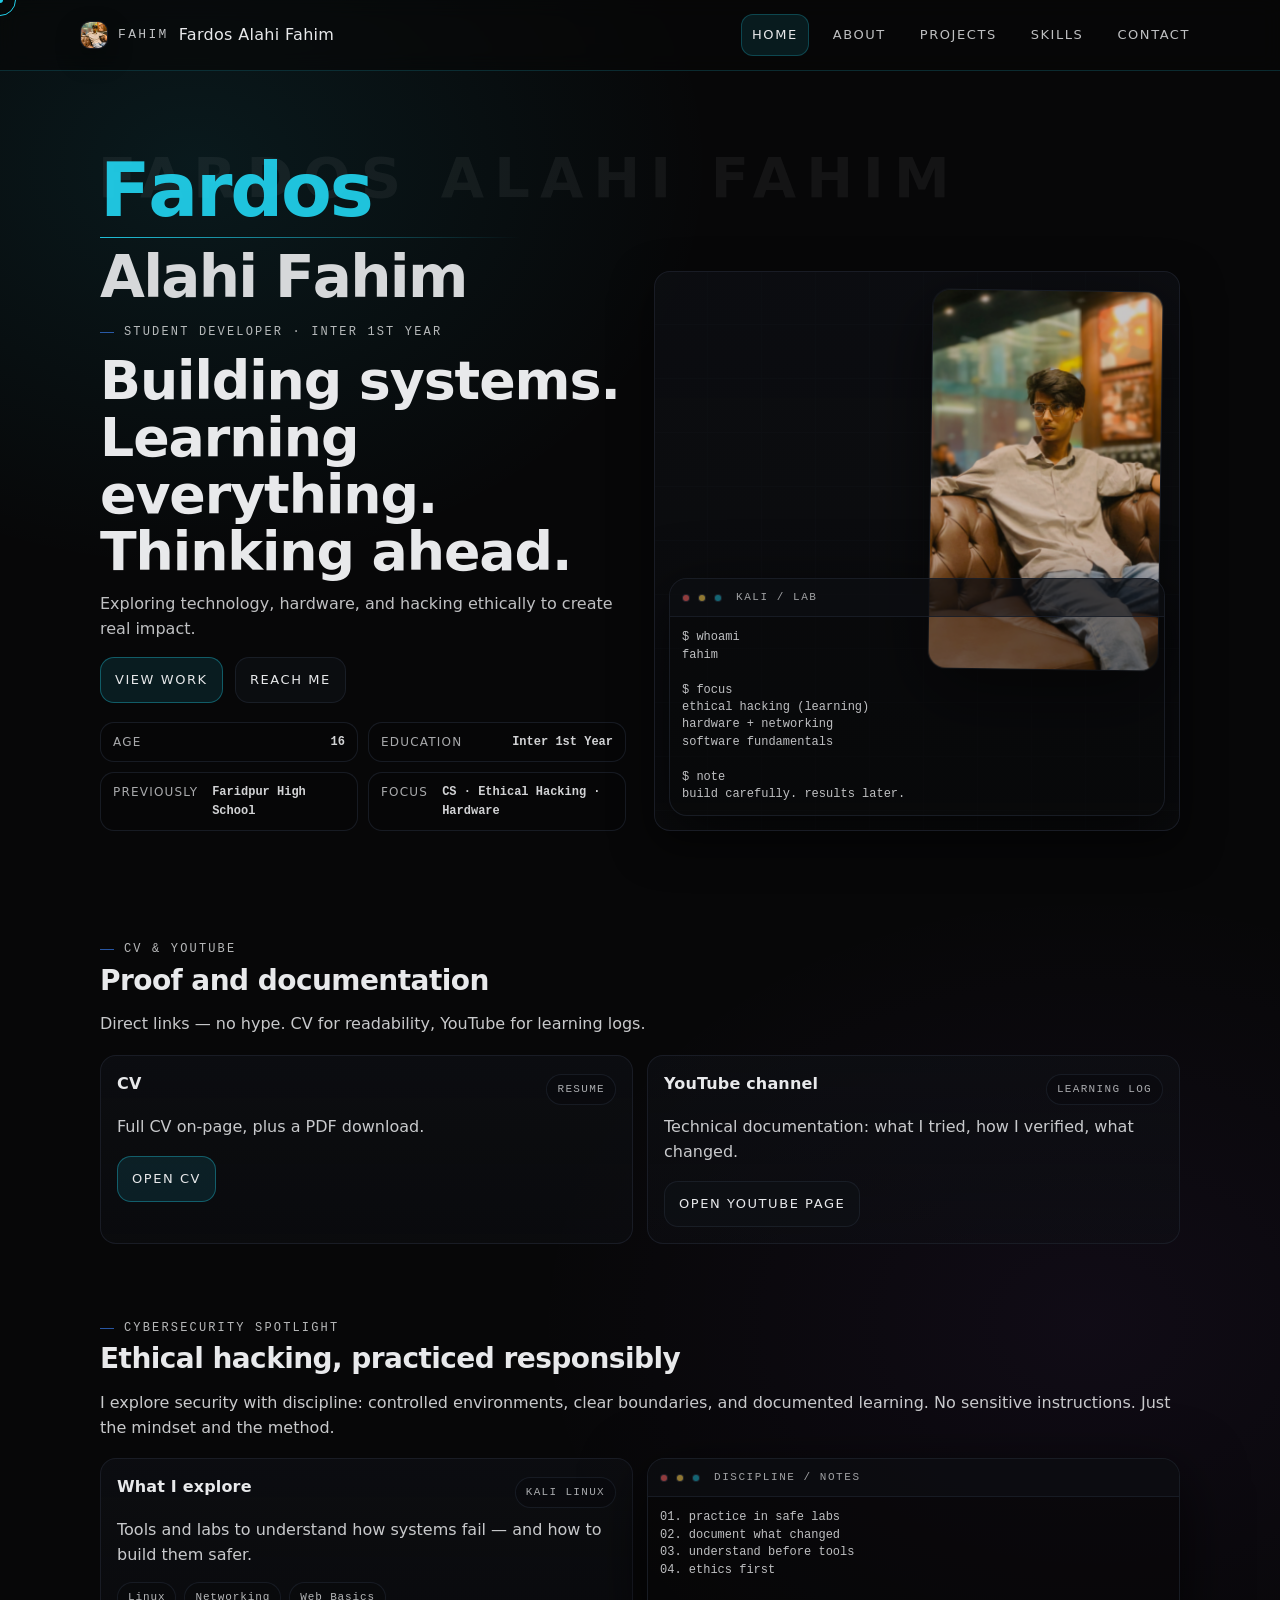
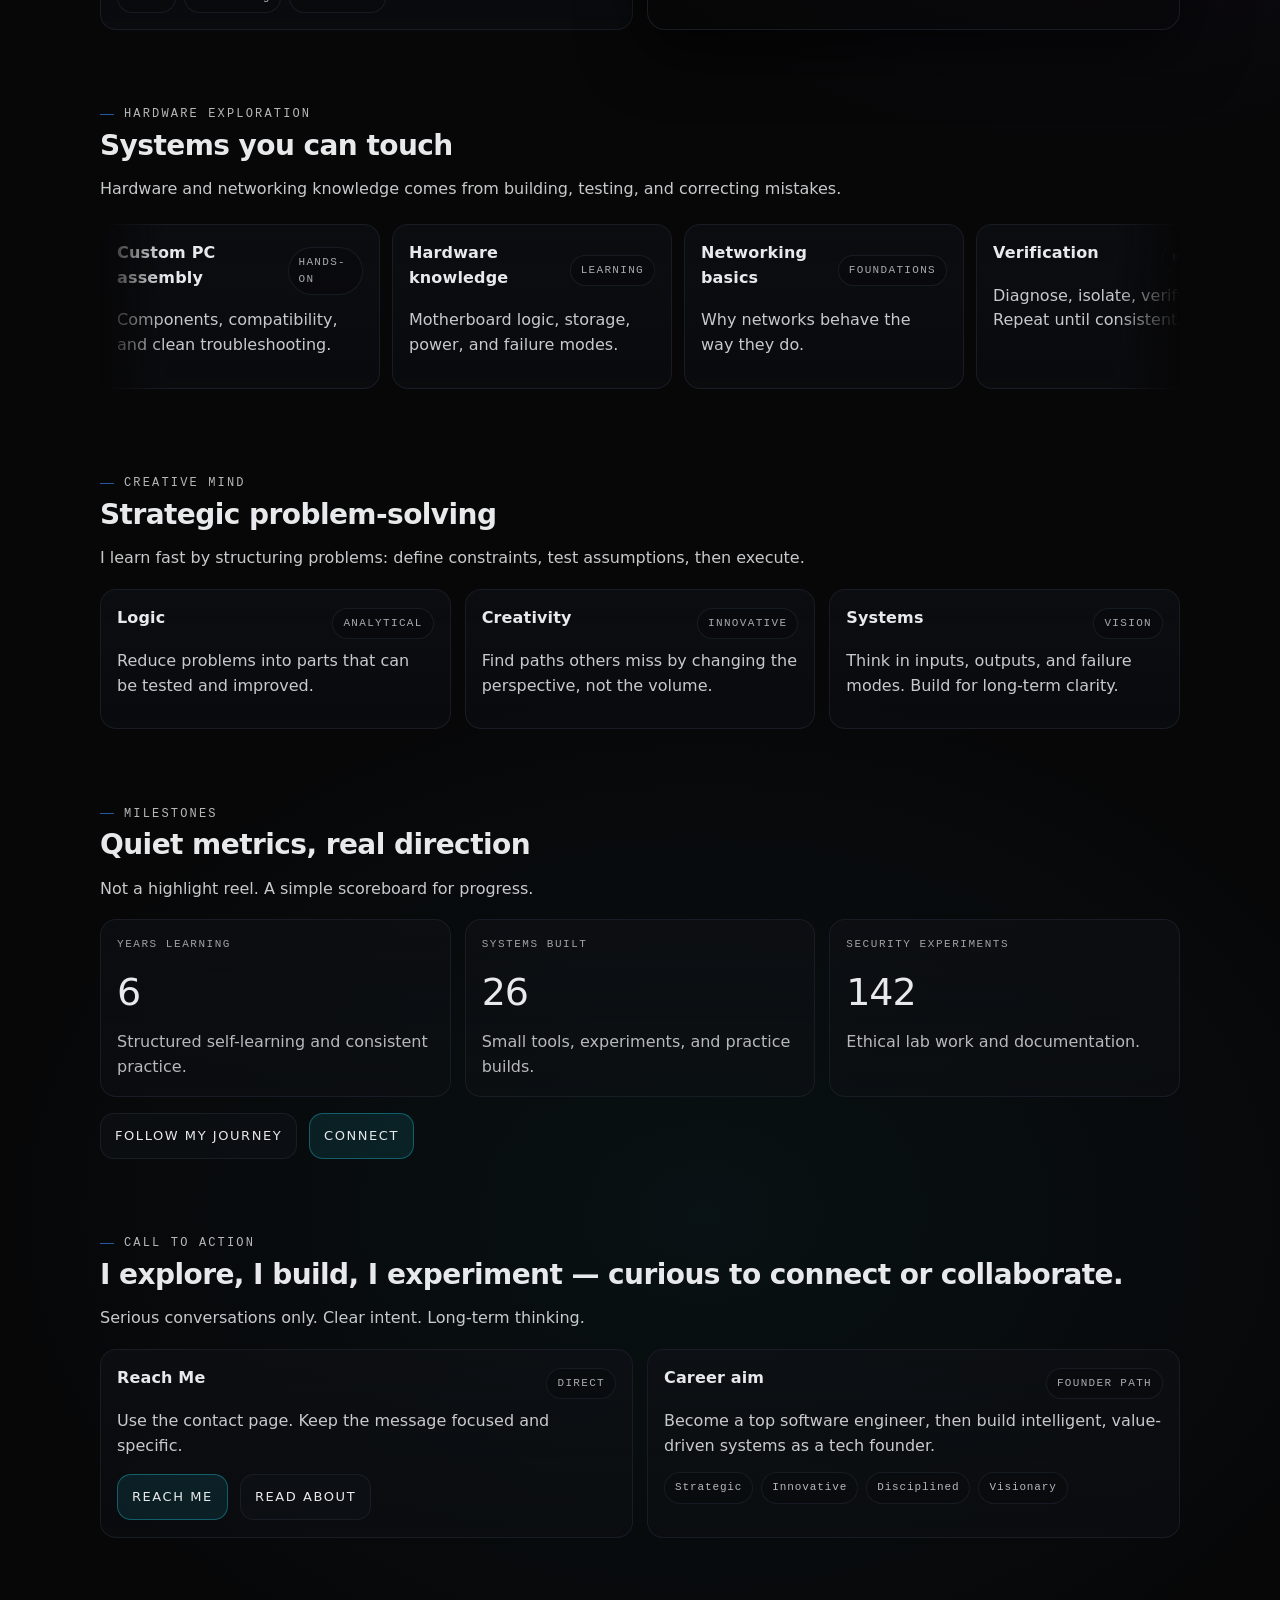
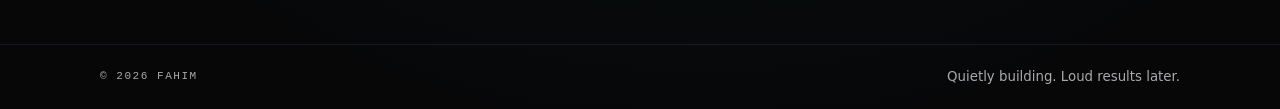
==== index.html @ 791dce52 "Add files via upload" ====
<!doctype html>
<html lang="en">
<head>
  <meta charset="utf-8" />
  <meta name="viewport" content="width=device-width, initial-scale=1" />
  <meta name="theme-color" content="#070708" />
  <title>Fardos Alahi Fahim | Student Developer & Ethical Hacking Learner</title>
  <meta name="description" content="Fardos Alahi Fahim — Student Developer from Bangladesh. Calm, focused, long-term builder." />
  <meta name="robots" content="index,follow" />
  <meta name="author" content="Fardos Alahi Fahim" />
  <link rel="canonical" href="index.html" />
  <link rel="icon" href="favicon.svg" type="image/svg+xml" />
  <link rel="manifest" href="site.webmanifest" />

  <meta property="og:type" content="website" />
  <meta property="og:site_name" content="Fardos Alahi Fahim" />
  <meta property="og:title" content="Fardos Alahi Fahim | Student Developer & Ethical Hacking Learner" />
  <meta property="og:description" content="Student Developer from Bangladesh. Calm, focused, long-term builder." />
  <meta property="og:url" content="index.html" />
  <meta property="og:image" content="assets/images/fahim.jpg" />
  <meta property="og:image:alt" content="Portrait of Fardos Alahi Fahim" />

  <meta name="twitter:card" content="summary_large_image" />
  <meta name="twitter:title" content="Fardos Alahi Fahim | Student Developer & Ethical Hacking Learner" />
  <meta name="twitter:description" content="Student Developer from Bangladesh. Calm, focused, long-term builder." />
  <meta name="twitter:image" content="assets/images/fahim.jpg" />

  <script type="application/ld+json">{"@context":"https://schema.org","@graph":[{"@type":"Organization","@id":"#organization","name":"Fahim","url":"index.html","logo":"assets/images/logo.svg"},{"@type":"WebSite","@id":"#website","url":"index.html","name":"Fardos Alahi Fahim","publisher":{"@id":"#organization"}},{"@type":"Person","@id":"#person","name":"Fardos Alahi Fahim","alternateName":"Fahim","url":"index.html","image":"assets/images/fahim.jpg","sameAs":["https://github.com/fardosalahifahim","https://www.youtube.com/@fahimexora","https://www.facebook.com/fardosalahifahim"]}]}</script>
  <link rel="stylesheet" href="assets/css/style.css" />
</head>
<body class="home-neo">
  <a class="skip-link" href="#content">Skip to content</a>

  <div class="cursor-dot" aria-hidden="true"></div>
  <div class="cursor-ring" aria-hidden="true"></div>

  <header class="site-header">
    <div class="container header-inner">
      <a class="brand" href="index.html" aria-label="Home">
        <span class="brand-avatar" aria-hidden="true">
          <img src="assets/images/fahim.jpg" alt="Fardos Alahi Fahim" loading="lazy" decoding="async" />
        </span>
        <span class="brand-mark">FAHIM</span>
        <span class="brand-name">Fardos Alahi Fahim</span>
      </a>

      <button class="nav-toggle" type="button" data-nav-toggle aria-expanded="false" aria-controls="site-nav">Menu</button>

      <nav id="site-nav" class="nav" data-nav aria-label="Primary">
        <a href="index.html" aria-current="page">Home</a>
        <a href="about.html">About</a>
        <a href="projects.html">Projects</a>
        <a href="skills.html">Skills</a>
        <a href="contact.html">Contact</a>
      </nav>
    </div>
  </header>

  <main id="content">
    <section class="signature" aria-label="Signature hero" data-reveal>
      <div class="container signature-inner">
        <div class="signature-grid">
          <div class="signature-copy">
            <div class="name-display" data-reveal aria-label="Fardos Alahi Fahim">
              <div class="name-ghost" aria-hidden="true">Fardos Alahi Fahim</div>
              <div class="name-top"><span class="name-word" data-split>Fardos</span></div>
              <div class="name-rule" aria-hidden="true"></div>
              <div class="name-bottom"><span class="name-word" data-split>Alahi Fahim</span></div>
            </div>
            <span class="kicker">Student Developer · Inter 1st Year</span>
            <h1>Building systems. Learning everything. Thinking ahead.</h1>
            <p class="lead">Exploring technology, hardware, and hacking ethically to create real impact.</p>

            <div class="actions">
              <a class="btn primary" href="projects.html" data-magnetic>View Work</a>
              <a class="btn" href="contact.html" data-magnetic>Reach Me</a>
            </div>

            <div class="signature-facts" aria-label="Quick facts">
              <div class="fact"><span>Age</span><strong>16</strong></div>
              <div class="fact"><span>Education</span><strong>Inter 1st Year</strong></div>
              <div class="fact"><span>Previously</span><strong>Faridpur High School</strong></div>
              <div class="fact"><span>Focus</span><strong>CS · Ethical Hacking · Hardware</strong></div>
            </div>
          </div>

          <div class="signature-visual" aria-label="Hero visual" data-reveal>
            <div class="neon-lines" aria-hidden="true"></div>
            <div class="portrait-slab" data-depth="10">
              <img src="assets/images/fahim.jpg" alt="Portrait of Fardos Alahi Fahim" loading="lazy" decoding="async" />
            </div>
            <div class="terminal" data-depth="14" aria-label="Terminal style panel">
              <div class="terminal-bar">
                <span class="dot d1"></span><span class="dot d2"></span><span class="dot d3"></span>
                <span class="terminal-title">kali / lab</span>
              </div>
              <pre class="terminal-body"><code>$ whoami
fahim

$ focus
ethical hacking (learning)
hardware + networking
software fundamentals

$ note
build carefully. results later.</code></pre>
            </div>
          </div>
        </div>
      </div>
    </section>

    <section class="section" data-reveal>
      <div class="container">
        <div class="section-header">
          <span class="kicker">CV &amp; YouTube</span>
          <h2>Proof and documentation</h2>
          <p>Direct links — no hype. CV for readability, YouTube for learning logs.</p>
        </div>

        <div class="grid two" data-reveal>
          <article class="card">
            <div class="card-title"><h3>CV</h3><span class="tag">Resume</span></div>
            <p>Full CV on-page, plus a PDF download.</p>
            <div class="actions">
              <a class="btn primary" href="cv.html" data-magnetic>Open CV</a>
            </div>
          </article>

          <article class="card">
            <div class="card-title"><h3>YouTube channel</h3><span class="tag">Learning log</span></div>
            <p>Technical documentation: what I tried, how I verified, what changed.</p>
            <div class="actions">
              <a class="btn" href="youtube.html" data-magnetic>Open YouTube page</a>
            </div>
          </article>
        </div>
      </div>
    </section>

    <section class="section" data-reveal>
      <div class="container">
        <div class="section-header">
          <span class="kicker">Cybersecurity spotlight</span>
          <h2>Ethical hacking, practiced responsibly</h2>
          <p>
            I explore security with discipline: controlled environments, clear boundaries, and documented learning.
            No sensitive instructions. Just the mindset and the method.
          </p>
        </div>

        <div class="grid two" data-reveal>
          <article class="card">
            <div class="card-title">
              <h3>What I explore</h3>
              <span class="tag">Kali Linux</span>
            </div>
            <p>Tools and labs to understand how systems fail — and how to build them safer.</p>
            <div class="tech" aria-label="Areas">
              <span class="pill">Linux</span>
              <span class="pill">Networking</span>
              <span class="pill">Web Basics</span>
            </div>
          </article>

          <div class="terminal" data-depth="10" aria-label="Terminal style panel">
            <div class="terminal-bar">
              <span class="dot d1"></span><span class="dot d2"></span><span class="dot d3"></span>
              <span class="terminal-title">discipline / notes</span>
            </div>
            <pre class="terminal-body"><code>01. practice in safe labs
02. document what changed
03. understand before tools
04. ethics first</code></pre>
          </div>
        </div>
      </div>
    </section>

    <section class="section" data-reveal>
      <div class="container">
        <div class="section-header">
          <span class="kicker">Hardware exploration</span>
          <h2>Systems you can touch</h2>
          <p>Hardware and networking knowledge comes from building, testing, and correcting mistakes.</p>
        </div>

        <div class="hscroll" data-reveal aria-label="Hardware items">
          <article class="hitem card" data-depth="8">
            <div class="card-title"><h3>Custom PC assembly</h3><span class="tag">Hands-on</span></div>
            <p>Components, compatibility, and clean troubleshooting.</p>
          </article>
          <article class="hitem card" data-depth="10">
            <div class="card-title"><h3>Hardware knowledge</h3><span class="tag">Learning</span></div>
            <p>Motherboard logic, storage, power, and failure modes.</p>
          </article>
          <article class="hitem card" data-depth="12">
            <div class="card-title"><h3>Networking basics</h3><span class="tag">Foundations</span></div>
            <p>Why networks behave the way they do.</p>
          </article>
          <article class="hitem card" data-depth="9">
            <div class="card-title"><h3>Verification</h3><span class="tag">Process</span></div>
            <p>Diagnose, isolate, verify. Repeat until consistent.</p>
          </article>
        </div>
      </div>
    </section>

    <section class="section" data-reveal>
      <div class="container">
        <div class="section-header">
          <span class="kicker">Creative mind</span>
          <h2>Strategic problem-solving</h2>
          <p>
            I learn fast by structuring problems: define constraints, test assumptions, then execute.
          </p>
        </div>

        <div class="grid three" data-reveal>
          <article class="card">
            <div class="card-title"><h3>Logic</h3><span class="tag">Analytical</span></div>
            <p>Reduce problems into parts that can be tested and improved.</p>
          </article>
          <article class="card">
            <div class="card-title"><h3>Creativity</h3><span class="tag">Innovative</span></div>
            <p>Find paths others miss by changing the perspective, not the volume.</p>
          </article>
          <article class="card">
            <div class="card-title"><h3>Systems</h3><span class="tag">Vision</span></div>
            <p>Think in inputs, outputs, and failure modes. Build for long-term clarity.</p>
          </article>
        </div>
      </div>
    </section>

    <section class="section" data-reveal>
      <div class="container">
        <div class="section-header">
          <span class="kicker">Milestones</span>
          <h2>Quiet metrics, real direction</h2>
          <p>Not a highlight reel. A simple scoreboard for progress.</p>
        </div>

        <div class="stats" data-reveal aria-label="Milestone stats">
          <div class="stat card" data-depth="8">
            <div class="stat-k">Years learning</div>
            <div class="stat-v" data-counter="true" data-count-to="6">0</div>
            <div class="stat-d">Structured self-learning and consistent practice.</div>
          </div>
          <div class="stat card" data-depth="10">
            <div class="stat-k">Systems built</div>
            <div class="stat-v" data-counter="true" data-count-to="28">0</div>
            <div class="stat-d">Small tools, experiments, and practice builds.</div>
          </div>
          <div class="stat card" data-depth="12">
            <div class="stat-k">Security experiments</div>
            <div class="stat-v" data-counter="true" data-count-to="150">0</div>
            <div class="stat-d">Ethical lab work and documentation.</div>
          </div>
        </div>

        <div class="actions" data-reveal>
          <a class="btn" href="projects.html" data-magnetic>Follow My Journey</a>
          <a class="btn primary" href="contact.html" data-magnetic>Connect</a>
        </div>
      </div>
    </section>

    <section class="section" data-reveal>
      <div class="container">
        <div class="section-header">
          <span class="kicker">Call to action</span>
          <h2>I explore, I build, I experiment — curious to connect or collaborate.</h2>
          <p>
            Serious conversations only. Clear intent. Long-term thinking.
          </p>
        </div>

        <div class="grid two" data-reveal>
          <article class="card">
            <div class="card-title"><h3>Reach Me</h3><span class="tag">Direct</span></div>
            <p>Use the contact page. Keep the message focused and specific.</p>
            <div class="actions">
              <a class="btn primary" href="contact.html" data-magnetic>Reach Me</a>
              <a class="btn" href="about.html" data-magnetic>Read About</a>
            </div>
          </article>

          <aside class="card" aria-label="Direction">
            <div class="card-title"><h3>Career aim</h3><span class="tag">Founder path</span></div>
            <p>Become a top software engineer, then build intelligent, value-driven systems as a tech founder.</p>
            <div class="tech" aria-label="Traits">
              <span class="pill">Strategic</span>
              <span class="pill">Innovative</span>
              <span class="pill">Disciplined</span>
              <span class="pill">Visionary</span>
            </div>
          </aside>
        </div>
      </div>
    </section>
  </main>

  <footer class="site-footer">
    <div class="container footer-inner">
      <div class="footer-note">© <span id="year"></span> Fahim</div>
      <small>Quietly building. Loud results later.</small>
    </div>
  </footer>

  <script src="assets/js/main.js" defer></script>
</body>
</html>
---- assets/css/style.css ----
/* Core theme */
:root{
  --bg:#070708;
  --bg-2:#0b0c0f;
  --panel:#0f1116;
  --text:#e8e9eb;
  --muted:#a3a6ad;
  --line:#1b1f28;
  --accent:#3b82f6;

  --shadow:0 14px 40px rgba(0,0,0,.55);
  --radius:16px;
  --max:1120px;

  --font:ui-sans-serif, system-ui, -apple-system, "Segoe UI", Roboto, Arial, "Noto Sans", "Apple Color Emoji", "Segoe UI Emoji";
  --mono:ui-monospace, SFMono-Regular, Menlo, Monaco, Consolas, "Liberation Mono", "Courier New", monospace;
}

*{box-sizing:border-box}
html{scroll-behavior:smooth}
body{
  margin:0;
  font-family:var(--font);
  color:var(--text);
  background:radial-gradient(1000px 700px at 20% 10%, rgba(59,130,246,.08), transparent 60%),
             radial-gradient(1200px 900px at 85% 40%, rgba(59,130,246,.06), transparent 55%),
             var(--bg);
  line-height:1.55;
}

body.home-neo{
  --accent:#22d3ee;
  background:radial-gradient(900px 700px at 15% 5%, rgba(34,211,238,.09), transparent 58%),
             radial-gradient(900px 700px at 85% 40%, rgba(168,85,247,.06), transparent 62%),
             radial-gradient(1200px 900px at 55% 85%, rgba(34,211,238,.05), transparent 60%),
             var(--bg);
}

body.about-luxe{
  --accent:#7c3aed;
  background:radial-gradient(1000px 780px at 18% 8%, rgba(124,58,237,.08), transparent 60%),
             radial-gradient(900px 700px at 78% 36%, rgba(59,130,246,.05), transparent 58%),
             var(--bg);
}

body.projects-lab{
  --accent:#38bdf8;
  background:radial-gradient(1000px 780px at 16% 10%, rgba(56,189,248,.08), transparent 60%),
             radial-gradient(1000px 780px at 84% 34%, rgba(59,130,246,.06), transparent 62%),
             var(--bg);
}

body.skills-matrix{
  --accent:#a855f7;
  background:radial-gradient(1000px 780px at 16% 10%, rgba(168,85,247,.08), transparent 60%),
             radial-gradient(1000px 780px at 84% 34%, rgba(56,189,248,.06), transparent 62%),
             var(--bg);
}

body.contact-signal{
  --accent:#22d3ee;
  background:radial-gradient(1000px 780px at 16% 10%, rgba(34,211,238,.08), transparent 60%),
             radial-gradient(1000px 780px at 84% 34%, rgba(168,85,247,.06), transparent 62%),
             var(--bg);
}

@media (prefers-reduced-motion: reduce){
  html{scroll-behavior:auto}
  *{animation-duration:.001ms !important; animation-iteration-count:1 !important; transition-duration:.001ms !important; scroll-behavior:auto !important}
}

/* Accessibility */
.skip-link{
  position:absolute;
  left:12px;
  top:12px;
  padding:10px 12px;
  border:1px solid var(--line);
  background:rgba(15,17,22,.95);
  a{color:var(--accent); text-decoration:none; transition:color .18s ease, text-decoration .18s ease}
  a:hover{color:rgba(124,58,237,.84); text-decoration:underline}
  transform:translateY(-140%);
  transition:transform .18s ease;
  border-radius:12px;
  z-index:1000;
}
.skip-link:focus{transform:translateY(0)}

:focus-visible{outline:2px solid var(--accent); outline-offset:3px}

/* Layout */
.container{max-width:var(--max); margin:0 auto; padding:0 20px}

.site-header{
  position:sticky;
  top:0;
  z-index:50;
  background:rgba(7,7,8,.72);
  border-bottom:1px solid rgba(27,31,40,.6);
  backdrop-filter:blur(10px);
}

body.home-neo .site-header{
  background:rgba(7,7,8,.62);
  border-bottom:1px solid rgba(34,211,238,.18);
}
body.projects-lab .site-header{
  background:rgba(7,7,8,.62);
  border-bottom:1px solid rgba(56,189,248,.18);
}
body.skills-matrix .site-header{
  background:rgba(7,7,8,.62);
  border-bottom:1px solid rgba(168,85,247,.18);
}
body.contact-signal .site-header{
  background:rgba(7,7,8,.62);
  border-bottom:1px solid rgba(34,211,238,.18);
}
.header-inner{
  display:flex;
  align-items:center;
  justify-content:space-between;
  padding:14px 0;
  gap:18px;
}

.brand{
  display:flex;
  align-items:center;
  gap:10px;
  text-decoration:none;
  color:var(--text);
}
.brand-avatar{
  width:28px;
  height:28px;
  border-radius:10px;
  overflow:hidden;
  border:1px solid rgba(27,31,40,.9);
  background:rgba(15,17,22,.75);
  box-shadow:0 10px 24px rgba(0,0,0,.4);
  flex:0 0 auto;
}
.brand-avatar img{
  width:100%;
  height:100%;
  object-fit:cover;
  display:block;
}
.brand-mark{
  font-family:var(--mono);
  font-size:13px;
  letter-spacing:.18em;
  text-transform:uppercase;
  color:rgba(232,233,235,.82);
}
.brand-name{
  font-size:16px;
  letter-spacing:.02em;
}

.nav{
  display:flex;
  gap:14px;
  align-items:center;
}
.nav a{
  text-decoration:none;
  color:rgba(232,233,235,.82);
  font-size:13px;
  letter-spacing:.12em;
  text-transform:uppercase;
  padding:10px 10px;
  border-radius:12px;
  transition:background .18s ease, color .18s ease;
}
.nav a:hover{background:rgba(15,17,22,.75); color:var(--text)}
.nav a[aria-current="page"]{
  background:rgba(59,130,246,.12);
  color:var(--text);
  border:1px solid rgba(59,130,246,.26);
}

body.projects-lab .nav a[aria-current="page"]{background:rgba(56,189,248,.10); border-color:rgba(56,189,248,.22)}
body.skills-matrix .nav a[aria-current="page"]{background:rgba(168,85,247,.10); border-color:rgba(168,85,247,.22)}
body.contact-signal .nav a[aria-current="page"]{background:rgba(34,211,238,.10); border-color:rgba(34,211,238,.22)}

.nav-toggle{
  display:none;
  border:1px solid var(--line);
  background:rgba(15,17,22,.7);
  color:var(--text);
  padding:10px 12px;
  border-radius:12px;
}

main{padding:48px 0 72px}

body.home-neo main{padding:0 0 72px}

.section{padding:34px 0}
.section-header{margin-bottom:18px}

body.about-luxe .section{padding:44px 0}
body.about-luxe .section-header{margin-bottom:22px}

body.about-luxe .section-header h1{
  letter-spacing:-.04em;
  line-height:1.02;
  margin:8px 0 10px;
}
body.about-luxe .section-header h2{letter-spacing:-.03em}
body.about-luxe .section-header p{max-width:72ch}
body.about-luxe .section-header .lead{max-width:68ch}

body.about-luxe .section-header{
  position:relative;
}
body.about-luxe .section-header::after{
  content:"";
  display:block;
  height:1px;
  width:min(560px, 100%);
  margin-top:18px;
  background:linear-gradient(90deg, rgba(124,58,237,.28), rgba(59,130,246,.12), rgba(0,0,0,0));
}

body.about-luxe .about-hero{
  position:relative;
}
body.about-luxe .about-hero::before{
  content:"";
  position:absolute;
  inset:-10px -10px auto -10px;
  height:360px;
  border-radius:28px;
  background:
    radial-gradient(520px 320px at 18% 18%, rgba(124,58,237,.12), transparent 58%),
    radial-gradient(520px 320px at 72% 32%, rgba(59,130,246,.08), transparent 60%),
    linear-gradient(180deg, rgba(15,17,22,.42), transparent 70%);
  pointer-events:none;
  z-index:-1;
}

body.about-luxe .about-hero-grid{
  align-items:stretch;
  gap:22px;
}
body.about-luxe .about-hero-copy{align-self:end}
body.about-luxe .about-hero-visual{align-self:end}
body.about-luxe .about-hero::after{
  content:"";
  position:absolute;
  inset:-10px -10px auto -10px;
  height:360px;
  border-radius:28px;
  background:
    linear-gradient(rgba(27,31,40,.78) 1px, transparent 1px),
    linear-gradient(90deg, rgba(27,31,40,.58) 1px, transparent 1px);
  background-size:56px 56px;
  opacity:.12;
  pointer-events:none;
  z-index:-1;
}
.kicker{
  display:inline-flex;
  align-items:center;
  gap:10px;
  font-family:var(--mono);
  font-size:12px;
  letter-spacing:.18em;
  text-transform:uppercase;
  color:rgba(232,233,235,.78);
}
.kicker::before{
  content:"";
  width:14px;
  height:1px;
  background:rgba(59,130,246,.65);
}

h1,h2,h3{margin:0 0 10px}
h1{
  font-size:clamp(34px, 4.2vw, 56px);
  letter-spacing:-.03em;
  line-height:1.04;
}
h2{
  font-size:clamp(22px, 2.2vw, 28px);
  letter-spacing:-.02em;
}
h3{font-size:16px; letter-spacing:.01em}

p{margin:0 0 14px; color:rgba(232,233,235,.86)}
small{color:rgba(232,233,235,.72)}

hr{
  border:0;
  border-top:1px solid rgba(27,31,40,.8);
  margin:26px 0;
}

/* Hero */
.hero{
  padding:18px 0 26px;
}
.hero-grid{
  display:grid;
  grid-template-columns:1.2fr .8fr;
  gap:26px;
  align-items:start;
}
.hero-headline{
  display:block;
}
.hero-headline .accent{
  display:inline-block;
  position:relative;
  color:var(--text);
}
.hero-headline .accent::after{
  content:"";
  position:absolute;
  left:0;
  right:0;
  bottom:-8px;
  height:1px;
  background:linear-gradient(90deg, rgba(59,130,246,.9), rgba(59,130,246,0));
}

.lead{
  font-size:16px;
  color:rgba(232,233,235,.82);
  max-width:62ch;
}

.hero-card{
  background:linear-gradient(180deg, rgba(15,17,22,.78), rgba(15,17,22,.55));
  border:1px solid rgba(27,31,40,.9);
  border-radius:var(--radius);
  padding:18px 18px;
  box-shadow:var(--shadow);
}
.hero-visual{
  position:relative;
  height:260px;
  border-radius:18px;
  overflow:hidden;
  border:1px solid rgba(27,31,40,.85);
  background:rgba(7,7,8,.35);
  margin-bottom:14px;
}
.hero-visual::before{
  content:"";
  position:absolute;
  inset:-1px;
  background:
    linear-gradient(rgba(27,31,40,.9) 1px, transparent 1px),
    linear-gradient(90deg, rgba(27,31,40,.75) 1px, transparent 1px);
  background-size:34px 34px;
  opacity:.22;
  pointer-events:none;
}
.hero-visual::after{
  content:"";
  position:absolute;
  inset:0;
  background:radial-gradient(560px 320px at 20% 10%, rgba(59,130,246,.16), transparent 55%),
             radial-gradient(460px 340px at 90% 70%, rgba(59,130,246,.10), transparent 60%),
             rgba(7,7,8,.22);
  pointer-events:none;
}
.portrait-frame{
  position:absolute;
  right:-18px;
  top:18px;
  width:62%;
  height:86%;
  border-radius:20px;
  overflow:hidden;
  --parallax-x:0px;
  --parallax-y:0px;
  transform:translate3d(var(--parallax-x), var(--parallax-y), 0) skewX(-6deg);
  box-shadow:0 18px 46px rgba(0,0,0,.62);
  border:1px solid rgba(27,31,40,.95);
  transition:transform .22s ease, box-shadow .22s ease;
}
.portrait-frame img{
  width:100%;
  height:100%;
  object-fit:cover;
  transform:skewX(6deg) scale(1.03);
  display:block;
}
.portrait-frame::after{
  content:"";
  position:absolute;
  inset:0;
  background:rgba(7,7,8,.18);
}
.hero-card:hover .portrait-frame{
  transform:translate3d(var(--parallax-x), var(--parallax-y), 0) skewX(-6deg) translateY(-2px) scale(1.01);
  box-shadow:0 18px 52px rgba(0,0,0,.72), 0 0 0 1px rgba(59,130,246,.12);
}

.ui-shape{
  position:absolute;
  left:14px;
  bottom:14px;
  width:84px;
  height:84px;
  border-radius:18px;
  border:1px solid rgba(59,130,246,.28);
  background:rgba(59,130,246,.06);
  transform:rotate(12deg);
  box-shadow:0 16px 40px rgba(0,0,0,.45);
}
.ui-divider{
  position:absolute;
  left:14px;
  top:18px;
  right:34%;
  height:1px;
  background:linear-gradient(90deg, rgba(59,130,246,.65), rgba(59,130,246,0));
  opacity:.7;
}

/* UI-integrated image variant (for About) */
.ui-photo{
  position:relative;
  border-radius:18px;
  overflow:hidden;
  border:1px solid rgba(27,31,40,.9);
  background:rgba(7,7,8,.35);
  height:320px;
}
.ui-photo::before{
  content:"";
  position:absolute;
  inset:-1px;
  background:
    linear-gradient(rgba(27,31,40,.9) 1px, transparent 1px),
    linear-gradient(90deg, rgba(27,31,40,.75) 1px, transparent 1px);
  background-size:38px 38px;
  opacity:.18;
  pointer-events:none;
}
.ui-photo::after{
  content:"";
  position:absolute;
  inset:0;
  background:radial-gradient(620px 360px at 30% 10%, rgba(59,130,246,.14), transparent 55%),
             rgba(7,7,8,.18);
  pointer-events:none;
}
.ui-photo img{
  position:absolute;
  right:-10px;
  bottom:-14px;
  width:78%;
  height:110%;
  object-fit:cover;
  border-top-left-radius:22px;
  border:1px solid rgba(27,31,40,.95);
  box-shadow:0 18px 52px rgba(0,0,0,.65);
}
.ui-photo .shape-a{
  position:absolute;
  left:14px;
  top:14px;
  width:110px;
  height:110px;
  border-radius:22px;
  border:1px solid rgba(59,130,246,.22);
  background:rgba(59,130,246,.05);
  transform:rotate(-8deg);
}
.ui-photo .shape-b{
  position:absolute;
  left:24px;
  bottom:18px;
  width:64px;
  height:64px;
  border-radius:999px;
  border:1px solid rgba(59,130,246,.28);
  background:rgba(59,130,246,.04);
}

/* About visual story */
.about-story{
  display:grid;
  grid-template-columns:1fr 1fr;
  gap:18px;
  align-items:start;
}

.about-media{
  position:relative;
  display:grid;
  grid-template-columns:repeat(12, minmax(0, 1fr));
  gap:12px;
  padding:12px;
  border-radius:var(--radius);
  border:1px solid rgba(27,31,40,.9);
  background:linear-gradient(180deg, rgba(15,17,22,.62), rgba(15,17,22,.42));
}
.about-media::before{
  content:"";
  position:absolute;
  inset:12px;
  border-radius:calc(var(--radius) - 8px);
  background:
    linear-gradient(rgba(27,31,40,.9) 1px, transparent 1px),
    linear-gradient(90deg, rgba(27,31,40,.75) 1px, transparent 1px);
  background-size:48px 48px;
  opacity:.10;
  pointer-events:none;
}

.photo-card{
  position:relative;
  margin:0;
  border-radius:18px;
  overflow:hidden;
  border:1px solid rgba(27,31,40,.92);
  background:rgba(7,7,8,.3);
  box-shadow:0 16px 52px rgba(0,0,0,.62);
  transition:transform .18s ease, box-shadow .18s ease;
  --parallax-x:0px;
  --parallax-y:0px;
  transform:translate3d(var(--parallax-x), var(--parallax-y), 0);
}
.photo-card::after{
  content:"";
  position:absolute;
  inset:0;
  background:rgba(7,7,8,.22);
  pointer-events:none;
}
.about-luxe .photo-card::after{
  background:linear-gradient(180deg, rgba(7,7,8,.10), rgba(7,7,8,.46));
}
.photo-card img{
  width:100%;
  height:100%;
  object-fit:cover;
  display:block;
}
.photo-card:hover{
  transform:translate3d(var(--parallax-x), var(--parallax-y), 0) translateY(-2px) scale(1.01);
  box-shadow:0 18px 60px rgba(0,0,0,.72), 0 0 0 1px rgba(59,130,246,.12);
}
.about-luxe .photo-card:hover{
  box-shadow:0 22px 76px rgba(0,0,0,.74), 0 0 0 1px rgba(124,58,237,.16);
}
.photo-card figcaption{
  position:absolute;
  left:12px;
  bottom:12px;
  font-family:var(--mono);
  font-size:11px;
  letter-spacing:.14em;
  text-transform:uppercase;
  color:rgba(232,233,235,.78);
  padding:8px 10px;
  border-radius:999px;
  border:1px solid rgba(27,31,40,.85);
  background:rgba(7,7,8,.55);
  backdrop-filter:blur(8px);
}
.about-luxe .photo-card figcaption{
  border-color:rgba(124,58,237,.16);
  background:rgba(7,7,8,.62);
  color:rgba(232,233,235,.84);
}

.photo-card.primary{
  grid-column:1 / span 8;
  height:420px;
  transform:translate3d(var(--parallax-x), var(--parallax-y), 0) skewX(-4deg);
}
.photo-card.primary img{transform:skewX(4deg) scale(1.02)}

.photo-card.primary:hover{
  transform:translate3d(var(--parallax-x), var(--parallax-y), 0) skewX(-4deg) translateY(-2px) scale(1.01);
}

body.home-neo .signature{
  min-height:calc(100vh - 72px);
  padding:64px 0 34px;
  position:relative;
}
body.home-neo .signature-inner{padding-top:10px}
body.home-neo .signature-grid{
  display:grid;
  grid-template-columns:1fr 1fr;
  gap:28px;
  align-items:center;
}
body.home-neo .signature-copy{align-self:start; max-width:68ch}
body.home-neo .signature-visual{
  align-self:end;
  margin-top:22px;
}
body.home-neo .signature-copy h1{
  margin:10px 0 12px;
  letter-spacing:-.02em;
  line-height:1.06;
}
body.home-neo .signature-copy .lead{max-width:64ch}

body.home-neo .name-display{
  position:relative;
  padding:8px 0 10px;
}
body.home-neo .name-ghost{
  position:absolute;
  left:-2px;
  top:-10px;
  font-weight:700;
  letter-spacing:.18em;
  text-transform:uppercase;
  font-size:clamp(26px, 4.6vw, 56px);
  color:rgba(232,233,235,.06);
  pointer-events:none;
  user-select:none;
  white-space:nowrap;
}
body.home-neo .name-top,
body.home-neo .name-bottom{
  font-weight:650;
  letter-spacing:-.03em;
  line-height:1;
}
body.home-neo .name-top{font-size:clamp(34px, 6.2vw, 74px); color:rgba(34,211,238,.92)}
body.home-neo .name-bottom{font-size:clamp(28px, 5.0vw, 58px); color:rgba(232,233,235,.92)}

body.home-neo .name-rule{
  height:1px;
  width:min(420px, 92%);
  margin:10px 0 10px;
  background:linear-gradient(90deg, rgba(34,211,238,.9), rgba(34,211,238,.0));
}

body.home-neo .name-word{display:inline-block}
body.home-neo .name-word .char{
  display:inline-block;
  opacity:0;
  transform:translateY(10px);
  transition:opacity .42s ease, transform .42s ease, text-shadow .42s ease;
  transition-delay:calc(var(--i) * 22ms);
}
body.home-neo .name-display.is-visible .name-word .char{
  opacity:1;
  transform:translateY(0);
}

body.home-neo .name-display:hover .name-word .char{
  transform:translateY(-1px);
  text-shadow:0 0 16px rgba(34,211,238,.10);
}

@media (max-width: 560px){
  body.home-neo .name-ghost{white-space:normal}
}
body.home-neo .signature-facts{
  margin-top:18px;
  display:grid;
  grid-template-columns:repeat(2, minmax(0, 1fr));
  gap:10px;
}
body.home-neo .signature-facts .fact{
  display:flex;
  justify-content:space-between;
  gap:14px;
  padding:10px 12px;
  border-radius:14px;
  border:1px solid rgba(27,31,40,.88);
  background:rgba(7,7,8,.20);
}
body.home-neo .signature-facts .fact span{color:rgba(232,233,235,.72); font-size:12px; letter-spacing:.1em; text-transform:uppercase}
body.home-neo .signature-facts .fact strong{font-family:var(--mono); font-size:12px; color:rgba(232,233,235,.9)}

body.home-neo .signature-visual{
  position:relative;
  border-radius:var(--radius);
  border:1px solid rgba(27,31,40,.9);
  background:linear-gradient(180deg, rgba(15,17,22,.62), rgba(15,17,22,.42));
  padding:16px;
  overflow:hidden;
  box-shadow:var(--shadow);
  min-height:560px;
}

body.home-neo .neon-lines{
  position:absolute;
  inset:-2px;
  background:
    linear-gradient(rgba(27,31,40,.9) 1px, transparent 1px),
    linear-gradient(90deg, rgba(27,31,40,.75) 1px, transparent 1px);
  background-size:54px 54px;
  opacity:.18;
}
@media (prefers-reduced-motion: no-preference){
  body.home-neo .neon-lines{animation:neoShift 22s linear infinite}
}
@keyframes neoShift{
  0%{transform:translate3d(0,0,0)}
  100%{transform:translate3d(32px,18px,0)}
}

body.home-neo .portrait-slab{
  position:absolute;
  right:18px;
  top:18px;
  width:min(320px, 44%);
  height:380px;
  border-radius:18px;
  overflow:hidden;
  border:1px solid rgba(27,31,40,.92);
  background:rgba(7,7,8,.25);
  box-shadow:0 22px 70px rgba(0,0,0,.65);
  --parallax-x:0px;
  --parallax-y:0px;
  transform:translate3d(var(--parallax-x), var(--parallax-y), 0) rotate(.8deg);
}
body.home-neo .portrait-slab img{width:100%; height:100%; object-fit:cover; display:block}
body.home-neo .portrait-slab::after{content:""; position:absolute; inset:0; background:rgba(7,7,8,.18)}

body.home-neo .terminal{
  position:relative;
  border-radius:18px;
  border:1px solid rgba(27,31,40,.92);
  background:rgba(7,7,8,.45);
  box-shadow:0 18px 64px rgba(0,0,0,.7);
  overflow:hidden;
  --parallax-x:0px;
  --parallax-y:0px;
  transform:translate3d(var(--parallax-x), var(--parallax-y), 0);
}
body.home-neo .terminal-bar{
  display:flex;
  align-items:center;
  gap:8px;
  padding:10px 12px;
  border-bottom:1px solid rgba(27,31,40,.85);
  background:rgba(15,17,22,.55);
}
body.home-neo .terminal-title{
  margin-left:6px;
  font-family:var(--mono);
  font-size:11px;
  letter-spacing:.14em;
  text-transform:uppercase;
  color:rgba(232,233,235,.68);
}
body.home-neo .dot{width:8px; height:8px; border-radius:999px; display:inline-block; border:1px solid rgba(27,31,40,.9)}
body.home-neo .dot.d1{background:rgba(255,100,100,.55)}
body.home-neo .dot.d2{background:rgba(255,210,80,.55)}
body.home-neo .dot.d3{background:rgba(34,211,238,.45)}
body.home-neo .terminal-body{
  margin:0;
  padding:12px 12px;
  font-family:var(--mono);
  font-size:12px;
  line-height:1.45;
  color:rgba(232,233,235,.82);
  white-space:pre-wrap;
}

body.projects-lab .terminal{
  border-radius:18px;
  border:1px solid rgba(27,31,40,.92);
  background:rgba(7,7,8,.42);
  box-shadow:0 18px 64px rgba(0,0,0,.7);
  overflow:hidden;
}
body.projects-lab .terminal-bar{background:rgba(15,17,22,.55)}
body.projects-lab .terminal-title{color:rgba(232,233,235,.68)}
body.projects-lab .dot.d3{background:rgba(56,189,248,.45)}
body.projects-lab .terminal-body{
  margin:0;
  padding:12px 12px;
  font-family:var(--mono);
  font-size:12px;
  line-height:1.45;
  color:rgba(232,233,235,.82);
}

body.projects-lab .projects-hero{padding:54px 0 16px; position:relative}
body.projects-lab .projects-hero::before{
  content:"";
  position:absolute;
  inset:-10px -10px auto -10px;
  height:360px;
  border-radius:28px;
  background:
    radial-gradient(540px 360px at 16% 18%, rgba(56,189,248,.12), transparent 60%),
    radial-gradient(540px 360px at 78% 32%, rgba(59,130,246,.08), transparent 62%),
    linear-gradient(180deg, rgba(15,17,22,.42), transparent 70%);
  pointer-events:none;
  z-index:-1;
}
body.projects-lab .projects-hero::after{
  content:"";
  position:absolute;
  inset:-10px -10px auto -10px;
  height:360px;
  border-radius:28px;
  background:
    linear-gradient(rgba(27,31,40,.78) 1px, transparent 1px),
    linear-gradient(90deg, rgba(27,31,40,.58) 1px, transparent 1px);
  background-size:56px 56px;
  opacity:.12;
  pointer-events:none;
  z-index:-1;
}
body.projects-lab .projects-hero-inner{display:grid; grid-template-columns:1.2fr .8fr; gap:18px; align-items:start}
body.projects-lab .projects-hero-copy p{max-width:72ch}
body.projects-lab .projects-hero-panel{align-self:end}

body.projects-lab .filter-bar{display:flex; flex-wrap:wrap; gap:10px; margin-top:14px}
body.projects-lab .chip{
  appearance:none;
  border:1px solid rgba(27,31,40,.9);
  border-radius:999px;
  padding:9px 12px;
  background:rgba(7,7,8,.22);
  color:rgba(232,233,235,.82);
  font-family:var(--mono);
  font-size:11px;
  letter-spacing:.12em;
  text-transform:uppercase;
  transition:background .18s ease, border-color .18s ease, transform .18s ease;
}
body.projects-lab .chip:hover{border-color:rgba(56,189,248,.20); transform:translateY(-1px)}
body.projects-lab .chip[aria-pressed="true"]{border-color:rgba(56,189,248,.30); background:rgba(56,189,248,.08)}

body.projects-lab .projects-grid{display:grid; grid-template-columns:repeat(2, minmax(0, 1fr)); gap:14px}
body.projects-lab .project-top{display:flex; align-items:flex-start; justify-content:space-between; gap:12px}
body.projects-lab .project-title{margin:0; letter-spacing:-.02em}
body.projects-lab .project-sub{margin:6px 0 0; color:rgba(232,233,235,.78)}
body.projects-lab .project-rail{
  height:1px;
  width:min(420px, 92%);
  margin:12px 0 10px;
  background:linear-gradient(90deg, rgba(56,189,248,.30), rgba(59,130,246,.12), rgba(0,0,0,0));
}

body.projects-lab .process-rail{display:grid; grid-template-columns:repeat(4, minmax(0, 1fr)); gap:14px}
body.projects-lab .process-step{position:relative}

body.projects-lab .milestone-strip{display:grid; grid-template-columns:repeat(3, minmax(0, 1fr)); gap:14px}

@media (max-width: 980px){
  body.projects-lab .projects-hero-inner{grid-template-columns:1fr}
  body.projects-lab .projects-grid{grid-template-columns:1fr}
  body.projects-lab .process-rail{grid-template-columns:1fr}
  body.projects-lab .milestone-strip{grid-template-columns:1fr}
}

body.skills-matrix .terminal{
  border-radius:18px;
  border:1px solid rgba(27,31,40,.92);
  background:rgba(7,7,8,.42);
  box-shadow:0 18px 64px rgba(0,0,0,.7);
  overflow:hidden;
}
body.skills-matrix .terminal-bar{
  display:flex;
  align-items:center;
  gap:8px;
  padding:10px 12px;
  border-bottom:1px solid rgba(27,31,40,.85);
  background:rgba(15,17,22,.55);
}
body.skills-matrix .terminal-title{
  margin-left:6px;
  font-family:var(--mono);
  font-size:11px;
  letter-spacing:.14em;
  text-transform:uppercase;
  color:rgba(232,233,235,.68);
}
body.skills-matrix .dot{width:8px; height:8px; border-radius:999px; display:inline-block; border:1px solid rgba(27,31,40,.9)}
body.skills-matrix .dot.d1{background:rgba(255,100,100,.55)}
body.skills-matrix .dot.d2{background:rgba(255,210,80,.55)}
body.skills-matrix .dot.d3{background:rgba(168,85,247,.45)}
body.skills-matrix .terminal-body{white-space:pre-wrap}

body.skills-matrix .skills-hero{padding:54px 0 16px; position:relative}
body.skills-matrix .skills-hero::before{
  content:"";
  position:absolute;
  inset:-10px -10px auto -10px;
  height:360px;
  border-radius:28px;
  background:
    radial-gradient(540px 360px at 16% 18%, rgba(168,85,247,.12), transparent 60%),
    radial-gradient(540px 360px at 78% 32%, rgba(56,189,248,.08), transparent 62%),
    linear-gradient(180deg, rgba(15,17,22,.42), transparent 70%);
  pointer-events:none;
  z-index:-1;
}
body.skills-matrix .skills-hero::after{
  content:"";
  position:absolute;
  inset:-10px -10px auto -10px;
  height:360px;
  border-radius:28px;
  background:
    linear-gradient(rgba(27,31,40,.78) 1px, transparent 1px),
    linear-gradient(90deg, rgba(27,31,40,.58) 1px, transparent 1px);
  background-size:56px 56px;
  opacity:.12;
  pointer-events:none;
  z-index:-1;
}
body.skills-matrix .skills-hero-inner{display:grid; grid-template-columns:1.15fr .85fr; gap:18px; align-items:start}
body.skills-matrix .skills-hero-copy p{max-width:72ch}
body.skills-matrix .skills-hero-panel{align-self:end}

body.skills-matrix .skills-jump{display:flex; flex-wrap:wrap; gap:10px; margin-top:14px}
body.skills-matrix .skills-jump .chip{
  text-decoration:none;
  display:inline-flex;
  align-items:center;
  border:1px solid rgba(27,31,40,.9);
  border-radius:999px;
  padding:9px 12px;
  background:rgba(7,7,8,.22);
  color:rgba(232,233,235,.82);
  font-family:var(--mono);
  font-size:11px;
  letter-spacing:.12em;
  text-transform:uppercase;
  transition:background .18s ease, border-color .18s ease, transform .18s ease;
}
body.skills-matrix .skills-jump .chip:hover{border-color:rgba(168,85,247,.20); transform:translateY(-1px)}

body.skills-matrix .skills-overview .meter{margin-top:12px}

body.skills-matrix .meter > span{background:rgba(168,85,247,.75)}

body.skills-matrix .skill-track:hover{border-color:rgba(168,85,247,.20)}
body.skills-matrix .skill-item:hover{border-color:rgba(168,85,247,.18)}

body.skills-matrix .skill-heading{margin:18px 0 12px; letter-spacing:-.02em}
body.skills-matrix .skill-strip{
  display:flex;
  gap:14px;
  overflow:auto;
  padding:4px 2px 12px;
  scroll-snap-type:x mandatory;
  -webkit-overflow-scrolling:touch;
  mask-image:linear-gradient(90deg, transparent, #000 6%, #000 94%, transparent);
}
body.skills-matrix .skill-item{min-width:min(420px, 88vw); scroll-snap-align:start}

@media (max-width: 980px){
  body.skills-matrix .skills-hero-inner{grid-template-columns:1fr}
}

body.contact-signal .terminal{
  border-radius:18px;
  border:1px solid rgba(27,31,40,.92);
  background:rgba(7,7,8,.42);
  box-shadow:0 18px 64px rgba(0,0,0,.7);
  overflow:hidden;
}
body.contact-signal .terminal-bar{
  display:flex;
  align-items:center;
  gap:8px;
  padding:10px 12px;
  border-bottom:1px solid rgba(27,31,40,.85);
  background:rgba(15,17,22,.55);
}
body.contact-signal .terminal-title{
  margin-left:6px;
  font-family:var(--mono);
  font-size:11px;
  letter-spacing:.14em;
  text-transform:uppercase;
  color:rgba(232,233,235,.68);
}
body.contact-signal .dot{width:8px; height:8px; border-radius:999px; display:inline-block; border:1px solid rgba(27,31,40,.9)}
body.contact-signal .dot.d1{background:rgba(255,100,100,.55)}
body.contact-signal .dot.d2{background:rgba(255,210,80,.55)}
body.contact-signal .dot.d3{background:rgba(34,211,238,.45)}
body.contact-signal .terminal-body{white-space:pre-wrap}

body.contact-signal .contact-hero{padding:54px 0 16px; position:relative}
body.contact-signal .contact-hero::before{
  content:"";
  position:absolute;
  inset:-10px -10px auto -10px;
  height:360px;
  border-radius:28px;
  background:
    radial-gradient(540px 360px at 16% 18%, rgba(34,211,238,.12), transparent 60%),
    radial-gradient(540px 360px at 78% 32%, rgba(168,85,247,.08), transparent 62%),
    linear-gradient(180deg, rgba(15,17,22,.42), transparent 70%);
  pointer-events:none;
  z-index:-1;
}
body.contact-signal .contact-hero::after{
  content:"";
  position:absolute;
  inset:-10px -10px auto -10px;
  height:360px;
  border-radius:28px;
  background:
    linear-gradient(rgba(27,31,40,.78) 1px, transparent 1px),
    linear-gradient(90deg, rgba(27,31,40,.58) 1px, transparent 1px);
  background-size:56px 56px;
  opacity:.12;
  pointer-events:none;
  z-index:-1;
}
body.contact-signal .contact-hero-inner{display:grid; grid-template-columns:1.15fr .85fr; gap:18px; align-items:start}
body.contact-signal .contact-hero-copy p{max-width:72ch}
body.contact-signal .contact-hero-panel{align-self:end}
body.contact-signal .contact-quick{display:flex; flex-wrap:wrap; gap:10px; margin-top:14px}

body.contact-signal .contact-card:hover{border-color:rgba(34,211,238,.20)}

body.contact-signal .contact-form-grid{display:grid; grid-template-columns:1fr .9fr; gap:14px; align-items:start}

@media (max-width: 980px){
  body.contact-signal .contact-hero-inner{grid-template-columns:1fr}
  body.contact-signal .contact-form-grid{grid-template-columns:1fr}
}

body.home-neo .signature-visual .terminal{
  position:absolute;
  left:14px;
  bottom:14px;
  width:min(520px, calc(100% - 28px));
}

body.home-neo .hscroll{
  display:flex;
  gap:12px;
  overflow:auto;
  padding:4px 2px 10px;
  scroll-snap-type:x mandatory;
  -webkit-overflow-scrolling:touch;
  mask-image:linear-gradient(90deg, transparent, #000 6%, #000 94%, transparent);
}
body.home-neo .hitem{
  min-width:280px;
  scroll-snap-align:start;
}

body.home-neo .stats{
  display:grid;
  grid-template-columns:repeat(3, minmax(0, 1fr));
  gap:14px;
}
body.home-neo .stat-k{font-family:var(--mono); font-size:11px; letter-spacing:.14em; text-transform:uppercase; color:rgba(232,233,235,.68)}
body.home-neo .stat-v{font-size:clamp(28px, 3.2vw, 38px); letter-spacing:-.03em; margin-top:10px}
body.home-neo .stat-d{margin-top:8px; color:rgba(232,233,235,.78)}

@media (max-width: 980px){
  body.home-neo .signature-grid{grid-template-columns:1fr}
  body.home-neo .signature-copy{max-width:none}
  body.home-neo .signature-visual{min-height:560px}
  body.home-neo .portrait-slab{width:min(380px, 70%)}
  body.home-neo .stats{grid-template-columns:1fr}
}

@media (max-width: 560px){
  body.home-neo .signature{min-height:auto}
  body.home-neo .portrait-slab{position:relative; right:auto; top:auto; width:100%; height:280px; margin-bottom:10px}
  body.home-neo .signature-visual .terminal{position:relative; left:auto; bottom:auto; width:100%}
}

.photo-card.secondary{
  height:190px;
}
.photo-card.secondary.s1{grid-column:9 / span 4}
.photo-card.secondary.s2{grid-column:6 / span 7}

.about-copy{display:grid; gap:14px}

/* About hero */
.about-hero-grid{display:grid; grid-template-columns:1fr 1fr; gap:18px; align-items:start}
.about-hero-frame{
  position:relative;
  border-radius:var(--radius);
  overflow:hidden;
  border:1px solid rgba(27,31,40,.9);
  background:rgba(7,7,8,.28);
  box-shadow:var(--shadow);
  height:520px;
}
.about-hero-frame img{width:100%; height:100%; object-fit:cover; display:block}
.about-hero-frame::after{content:""; position:absolute; inset:0; background:rgba(7,7,8,.20); pointer-events:none}
.about-hero-lines{
  position:absolute;
  inset:-1px;
  background:
    linear-gradient(rgba(27,31,40,.9) 1px, transparent 1px),
    linear-gradient(90deg, rgba(27,31,40,.75) 1px, transparent 1px);
  background-size:52px 52px;
  opacity:.14;
  pointer-events:none;
}
.about-hero-shape{
  position:absolute;
  left:16px;
  bottom:16px;
  width:96px;
  height:96px;
  border-radius:22px;
  border:1px solid rgba(59,130,246,.24);
  background:rgba(59,130,246,.06);
  transform:rotate(10deg);
  box-shadow:0 18px 50px rgba(0,0,0,.55);
}

body.about-luxe .about-hero-frame{
  background:linear-gradient(180deg, rgba(15,17,22,.70), rgba(15,17,22,.40));
}
body.about-luxe .about-hero-lines{opacity:.12}
body.about-luxe .about-hero-shape{
  border-color:rgba(124,58,237,.26);
  background:rgba(124,58,237,.06);
}

body.about-luxe .about-hero-frame{
  box-shadow:0 26px 90px rgba(0,0,0,.62);
}
body.about-luxe .about-hero-frame::before{
  content:"";
  position:absolute;
  inset:0;
  background:linear-gradient(180deg, rgba(0,0,0,0) 36%, rgba(0,0,0,.42) 100%);
  pointer-events:none;
}
body.about-luxe .about-hero-frame img{transform:scale(1.02)}

body.about-luxe .about-hero-shape{
  filter:drop-shadow(0 18px 44px rgba(124,58,237,.08));
}

/* About name display (hero) */
body.about-luxe .about-name-display{
  position:relative;
  margin:10px 0 10px;
  padding:6px 0 6px;
}
body.about-luxe .about-name-ghost{
  position:absolute;
  left:-2px;
  top:-12px;
  font-weight:700;
  letter-spacing:.18em;
  text-transform:uppercase;
  font-size:clamp(22px, 3.6vw, 40px);
  color:rgba(232,233,235,.06);
  pointer-events:none;
  user-select:none;
  white-space:nowrap;
}
body.about-luxe .about-name-top,
body.about-luxe .about-name-bottom{
  font-weight:650;
  letter-spacing:-.03em;
  line-height:1;
}
body.about-luxe .about-name-top{font-size:clamp(30px, 4.8vw, 56px); color:rgba(124,58,237,.92)}
body.about-luxe .about-name-bottom{font-size:clamp(24px, 4.1vw, 46px); color:rgba(232,233,235,.92)}
body.about-luxe .about-name-rule{
  height:1px;
  width:min(360px, 92%);
  margin:10px 0 10px;
  background:linear-gradient(90deg, rgba(124,58,237,.9), rgba(124,58,237,0));
}
body.about-luxe .about-name-word{display:inline-block}
body.about-luxe .about-name-word .char{
  display:inline-block;
  opacity:0;
  transform:translateY(10px);
  transition:opacity .42s ease, transform .42s ease, text-shadow .42s ease;
  transition-delay:calc(var(--i) * 20ms);
}
body.about-luxe .about-name-display.is-visible .about-name-word .char{opacity:1; transform:translateY(0)}
body.about-luxe .about-name-display:hover .about-name-word .char{transform:translateY(-1px); text-shadow:0 0 16px rgba(124,58,237,.10)}

@media (max-width: 560px){
  body.about-luxe .about-name-ghost{white-space:normal}
}

/* Certificates strip */
.cert-strip{
  display:flex;
  gap:14px;
  overflow:auto;
  padding:4px 2px 12px;
  scroll-snap-type:x mandatory;
  -webkit-overflow-scrolling:touch;
  mask-image:linear-gradient(90deg, transparent, #000 6%, #000 94%, transparent);
}
.cert-wide{min-width:min(520px, 92vw); scroll-snap-align:start}

body.about-luxe .cert-strip{gap:16px; padding:6px 2px 14px}
body.about-luxe .cert-wide{min-width:min(560px, 92vw)}
body.about-luxe .cert-thumb{height:170px}

body.about-luxe .cert{
  background:linear-gradient(180deg, rgba(15,17,22,.70), rgba(15,17,22,.42));
}
body.about-luxe .cert-top{align-items:flex-start}
body.about-luxe .cert-title{letter-spacing:-.02em}
body.about-luxe .cert-meta{color:rgba(232,233,235,.68)}

body.about-luxe .timeline::before{background:rgba(27,31,40,.9)}
body.about-luxe .t-item::before{border-color:rgba(124,58,237,.45); background:rgba(124,58,237,.12)}

@media (max-width: 880px){
  .about-hero-grid{grid-template-columns:1fr}
  .about-hero-frame{height:420px}
}

@media (max-width: 880px){
  .about-story{grid-template-columns:1fr}
  .photo-card.primary{grid-column:1 / -1; height:380px}
  .photo-card.secondary.s1{grid-column:1 / span 6}
  .photo-card.secondary.s2{grid-column:7 / span 6}
}

@media (max-width: 540px){
  .photo-card.secondary.s1{grid-column:1 / -1; height:180px}
  .photo-card.secondary.s2{grid-column:1 / -1; height:180px}
}
.hero-meta{
  display:grid;
  gap:10px;
  margin-top:10px;
}
.meta-row{
  display:flex;
  justify-content:space-between;
  gap:14px;
  padding:10px 12px;
  border:1px solid rgba(27,31,40,.8);
  border-radius:14px;
  background:rgba(7,7,8,.35);
}
.meta-row span{color:rgba(232,233,235,.72); font-size:12px; letter-spacing:.1em; text-transform:uppercase}
.meta-row strong{font-family:var(--mono); font-size:12px; color:rgba(232,233,235,.9)}

/* Fact list (used on homepage + elsewhere) */
.facts{
  list-style:none;
  padding:0;
  margin:14px 0;
  display:grid;
  gap:10px;
}
.facts li{
  display:flex;
  justify-content:space-between;
  gap:14px;
  padding:10px 12px;
  border:1px solid rgba(27,31,40,.85);
  border-radius:14px;
  background:rgba(7,7,8,.22);
}
.facts li span{color:rgba(232,233,235,.72); font-size:12px; letter-spacing:.1em; text-transform:uppercase}
.facts li strong{font-family:var(--mono); font-size:12px; color:rgba(232,233,235,.9)}

body.about-luxe .about-me{position:relative}
body.about-luxe .about-me-grid{align-items:start; gap:16px}
body.about-luxe .about-me-card{background:linear-gradient(180deg, rgba(15,17,22,.72), rgba(15,17,22,.44))}
body.about-luxe .about-me-timeline{background:linear-gradient(180deg, rgba(15,17,22,.62), rgba(15,17,22,.40))}

.about-me-highlights{
  list-style:none;
  padding:0;
  margin:14px 0;
  display:grid;
  gap:10px;
}
.about-me-highlights li{
  display:flex;
  justify-content:space-between;
  gap:14px;
  padding:10px 12px;
  border:1px solid rgba(27,31,40,.85);
  border-radius:14px;
  background:rgba(7,7,8,.22);
}
.about-me-highlights li span{color:rgba(232,233,235,.72); font-size:12px; letter-spacing:.1em; text-transform:uppercase}
.about-me-highlights li strong{font-family:var(--mono); font-size:12px; color:rgba(232,233,235,.9)}

@media (max-width: 880px){
  body.about-luxe .about-me-grid{grid-template-columns:1fr}
}

/* Buttons */
.actions{display:flex; gap:12px; flex-wrap:wrap; margin-top:16px}
.btn{
  display:inline-flex;
  align-items:center;
  justify-content:center;
  gap:10px;
  padding:12px 14px;
  border-radius:14px;
  border:1px solid rgba(27,31,40,.95);
  background:rgba(15,17,22,.65);
  color:var(--text);
  text-decoration:none;
  font-size:13px;
  letter-spacing:.12em;
  text-transform:uppercase;
  transition:background .18s ease, border-color .18s ease, filter .18s ease;
  user-select:none;
  will-change:transform;
}
.btn:hover{background:rgba(15,17,22,.9); border-color:rgba(59,130,246,.3)}
.btn.primary{border-color:rgba(59,130,246,.35); background:rgba(59,130,246,.11)}
.btn.primary:hover{background:rgba(59,130,246,.16)}

/* Cards / grids */
.grid{display:grid; gap:14px}
.grid.two{grid-template-columns:repeat(2, minmax(0, 1fr))}
.grid.three{grid-template-columns:repeat(3, minmax(0, 1fr))}

.card{
  border:1px solid rgba(27,31,40,.9);
  border-radius:var(--radius);
  padding:16px;
  background:linear-gradient(180deg, rgba(15,17,22,.62), rgba(15,17,22,.42));
  transition:border-color .18s ease, background .18s ease;
}
.card:hover{border-color:rgba(59,130,246,.28); background:linear-gradient(180deg, rgba(15,17,22,.72), rgba(15,17,22,.46))}

body.about-luxe .card{
  box-shadow:0 18px 54px rgba(0,0,0,.48);
}
body.about-luxe .card:hover{
  border-color:rgba(124,58,237,.22);
}

body.about-luxe .card{padding:18px}
body.about-luxe .card:hover{box-shadow:0 22px 70px rgba(0,0,0,.56)}

.card-title{
  display:flex;
  align-items:center;
  justify-content:space-between;
  gap:10px;
  margin-bottom:8px;
}
.tag{
  font-family:var(--mono);
  font-size:11px;
  letter-spacing:.12em;
  text-transform:uppercase;
  color:rgba(232,233,235,.72);
  padding:6px 10px;
  border-radius:999px;
  border:1px solid rgba(27,31,40,.85);
  background:rgba(7,7,8,.25);
}

.tech{
  display:flex;
  gap:8px;
  flex-wrap:wrap;
  margin-top:12px;
}
.pill{
  font-family:var(--mono);
  font-size:11px;
  letter-spacing:.08em;
  color:rgba(232,233,235,.78);
  padding:6px 10px;
  border-radius:999px;
  border:1px solid rgba(27,31,40,.85);
  background:rgba(7,7,8,.18);
}

body.home-neo .btn.primary{border-color:rgba(34,211,238,.35); background:rgba(34,211,238,.10)}
body.home-neo .btn.primary:hover{background:rgba(34,211,238,.14)}
body.home-neo .btn:hover{border-color:rgba(34,211,238,.28)}
body.home-neo .nav a[aria-current="page"]{background:rgba(34,211,238,.10); border-color:rgba(34,211,238,.24)}

/* Timeline */
.timeline{position:relative; padding-left:18px}
.timeline::before{
  content:"";
  position:absolute;
  left:6px;
  top:6px;
  bottom:6px;
  width:1px;
  background:rgba(27,31,40,.95);
}
.t-item{position:relative; padding:10px 0 10px 16px}
.t-item::before{
  content:"";
  position:absolute;
  left:-1px;
  top:18px;
  width:10px;
  height:10px;
  border-radius:999px;
  background:rgba(59,130,246,.14);
  border:1px solid rgba(59,130,246,.55);
}
.t-item time{
  display:block;
  font-family:var(--mono);
  font-size:11px;
  letter-spacing:.14em;
  text-transform:uppercase;
  color:rgba(232,233,235,.68);
  margin-bottom:6px;
}

.timeline.compact .t-item{padding:8px 0 8px 16px}

/* Proof of growth */
.proof{display:grid; gap:18px}
.proof-block{
  border:1px solid rgba(27,31,40,.9);
  border-radius:var(--radius);
  padding:16px;
  background:linear-gradient(180deg, rgba(15,17,22,.62), rgba(15,17,22,.42));
}
.proof-head{
  display:flex;
  align-items:center;
  justify-content:space-between;
  gap:10px;
  margin-bottom:12px;
}

.proof-narrative{display:grid; gap:18px}
.proof-primary{
  display:grid;
  grid-template-columns:1.2fr .8fr;
  gap:14px;
  align-items:start;
  border:1px solid rgba(27,31,40,.9);
  border-radius:var(--radius);
  padding:16px;
  background:linear-gradient(180deg, rgba(15,17,22,.62), rgba(15,17,22,.42));
}
.proof-note{align-self:stretch}
.proof-note p{color:rgba(232,233,235,.84)}

.proof-secondary .proof-block{padding:16px}
.context-group{display:grid; gap:10px}
.context-line{
  margin:0;
  color:rgba(232,233,235,.78);
  font-size:13px;
  max-width:66ch;
}

.mosaic{
  display:grid;
  grid-template-columns:repeat(12, minmax(0, 1fr));
  gap:12px;
}
.tile{
  position:relative;
  border-radius:18px;
  overflow:hidden;
  border:1px solid rgba(27,31,40,.9);
  background:rgba(7,7,8,.35);
  box-shadow:0 14px 44px rgba(0,0,0,.55);
  transition:transform .18s ease, box-shadow .18s ease;
  --parallax-x:0px;
  --parallax-y:0px;
  transform:translate3d(var(--parallax-x), var(--parallax-y), 0);
}
.tile::after{
  content:"";
  position:absolute;
  inset:0;
  background:rgba(7,7,8,.24);
  pointer-events:none;
}
.tile img{
  width:100%;
  height:100%;
  object-fit:cover;
  display:block;
}
.tile:hover{
  transform:translate3d(var(--parallax-x), var(--parallax-y), 0) translateY(-2px) scale(1.01);
  box-shadow:0 18px 56px rgba(0,0,0,.7), 0 0 0 1px rgba(59,130,246,.14);
}

.mosaic-personal .p1{grid-column:1 / span 7; height:260px}
.mosaic-personal .p2{grid-column:8 / span 5; height:180px}
.mosaic-personal .p3{grid-column:8 / span 5; height:220px}
.mosaic-personal .p4{grid-column:1 / span 7; height:160px}

.mosaic-context .c1{grid-column:1 / span 7; height:240px}
.mosaic-context .c2{grid-column:8 / span 5; height:150px}
.mosaic-context .c3{grid-column:8 / span 5; height:210px}

/* Certificates */
.cert{padding:14px}
.cert-top{display:flex; align-items:flex-start; justify-content:space-between; gap:12px; margin-bottom:12px}
.cert-title{margin:0 0 6px; font-size:15px}
.cert-meta{margin:0; color:rgba(232,233,235,.72); font-size:13px}
.cert-thumb{margin-top:14px; border-radius:14px; overflow:hidden; border:1px solid rgba(27,31,40,.85); background:rgba(0,0,0,.18); height:150px}
.cert-thumb img{width:100%; height:100%; object-fit:cover; display:block}
.cert-thumb .cert-pdf{width:100%; height:100%; border:0; display:block; background:rgba(0,0,0,.18)}

/* CV + YouTube */
.list{margin:10px 0 0; padding-left:18px; color:rgba(232,233,235,.84)}
.list li{margin:6px 0}
.cv .cv-block h2{margin:0}
.cv .cv-block h3{margin:12px 0 8px}

.cv-page .resume-head{display:grid; grid-template-columns:1.15fr .85fr; gap:14px; align-items:start}
.cv-page .resume-identity{display:flex; gap:14px; align-items:center}
.cv-page .resume-photo{width:96px; height:96px; border-radius:18px; overflow:hidden; border:1px solid rgba(27,31,40,.9); background:rgba(7,7,8,.25)}
.cv-page .resume-photo img{width:100%; height:100%; object-fit:cover; display:block}
.cv-page .resume-sub{margin:8px 0 0; color:rgba(232,233,235,.72)}

.cv-page .resume-contact-grid{display:grid; gap:10px; margin-top:10px}
.cv-page .rc{display:flex; justify-content:space-between; gap:12px; padding:10px 12px; border-radius:14px; border:1px solid rgba(27,31,40,.85); background:rgba(7,7,8,.18)}
.cv-page .rc-k{font-family:var(--mono); font-size:11px; letter-spacing:.14em; text-transform:uppercase; color:rgba(232,233,235,.68)}
.cv-page .rc-v{color:rgba(232,233,235,.92); text-decoration:none; transition:color .18s ease, text-decoration .18s ease}
.cv-page .rc-v:hover{color:rgba(124,58,237,.84); text-decoration:underline}

.yt-page .yt-head{display:grid; grid-template-columns:1.15fr .85fr; gap:14px; align-items:start}
.yt-page .yt-note{margin:10px 0 0; color:rgba(232,233,235,.74)}
.yt-page .card .actions{margin-top:10px}
.yt-page .card .actions a.btn{transition:background .18s ease, border-color .18s ease, transform .18s ease}
.yt-page .card .actions a.btn:hover{transform:translateY(-1px)}
.yt-page .video-thumb{display:block; position:relative; border-radius:14px; overflow:hidden; border:1px solid rgba(27,31,40,.85); background:rgba(0,0,0,.25)}
.yt-page .video-thumb::before{content:""; display:block; padding-top:56.25%}
.yt-page .video-thumb img{position:absolute; inset:0; width:100%; height:100%; object-fit:cover; display:block; filter:saturate(.95) contrast(1.02)}
.yt-page .yt-email-line{margin:10px 0; font-size:16px; font-weight:500; letter-spacing:-.01em}
.yt-page .yt-email-line a{color:rgba(34,211,238,.88); text-decoration:none; transition:color .18s ease, text-decoration .18s ease}
.yt-page .yt-email-line a:hover{color:rgba(34,211,238,.96); text-decoration:underline}

.cv-page .section-header p{max-width:76ch}
.cv-page h1{letter-spacing:-.02em}
.cv-page .resume-title .lead{margin-top:10px}
.cv-page .resume-title .resume-sub{font-family:var(--mono); font-size:11px; letter-spacing:.14em; text-transform:uppercase; color:rgba(232,233,235,.68)}

.cv-page .resume-photo{box-shadow:0 18px 56px rgba(0,0,0,.55)}
.cv-page .resume-contact{position:relative}
.cv-page .resume-contact::before{
  content:"";
  position:absolute;
  inset:0;
  border-radius:var(--radius);
  pointer-events:none;
  box-shadow:0 0 0 1px rgba(124,58,237,.10) inset;
}

.cv-page .rc{transition:border-color .18s ease, background .18s ease, transform .18s ease}
.cv-page .rc:hover{border-color:rgba(124,58,237,.22); background:rgba(7,7,8,.26)}

.cv-page .skill{transition:border-color .18s ease, background .18s ease}
.cv-page .skill:hover{border-color:rgba(124,58,237,.20); background:rgba(7,7,8,.28)}
.cv-page .meter{background:rgba(27,31,40,.95)}
.cv-page .meter > span{background:rgba(124,58,237,.72)}

.cv-page .card .tech{margin-top:10px}
.cv-page .card p{max-width:72ch}

.yt-page .section-header p{max-width:76ch}
.yt-page h1{letter-spacing:-.02em}

.yt-page .yt-links{position:relative}
.yt-page .yt-links::before{
  content:"";
  position:absolute;
  inset:0;
  border-radius:var(--radius);
  pointer-events:none;
  box-shadow:0 0 0 1px rgba(34,211,238,.08) inset;
}

.yt-page .video-grid{grid-template-columns:repeat(2, minmax(0, 1fr)); gap:16px}
.yt-page .video-grid.compact{grid-template-columns:repeat(3, minmax(0, 1fr)); gap:12px}
.yt-page .video-card{padding:14px}
.yt-page .video-grid.compact .video-card{padding:10px}
.yt-page .video-title{margin:12px 0 6px; font-size:15px}
.yt-page .video-grid.compact .video-title{margin:8px 0 4px; font-size:14px}
.yt-page .video-thumb{transition:transform .18s ease, border-color .18s ease, filter .18s ease}
.yt-page .video-thumb::before{content:""; display:block; padding-top:56.25%}
.yt-page .video-grid.compact .video-thumb::before{padding-top:56.25%}
.yt-page .video-thumb img{position:absolute; inset:0; width:100%; height:100%; object-fit:cover; display:block; filter:saturate(.95) contrast(1.02)}
.yt-page .video-thumb::after{content:""; position:absolute; inset:0; background:linear-gradient(180deg, transparent, rgba(0,0,0,.35)); opacity:.0; transition:opacity .18s ease}
.yt-page .video-card:hover .video-thumb{transform:translateY(-2px) scale(1.01); border-color:rgba(34,211,238,.18)}
.yt-page .video-grid.compact .video-card:hover .video-thumb{transform:translateY(-1px) scale(1.005)}
.yt-page .video-card:hover .video-thumb::after{opacity:1}
.yt-page .video-card:hover{border-color:rgba(34,211,238,.16)}

@media (max-width: 760px){
  .yt-page .video-grid{grid-template-columns:1fr}
  .yt-page .video-grid.compact{grid-template-columns:1fr}
}

@media (max-width: 980px){
  .cv-page .resume-head{grid-template-columns:1fr}
  .yt-page .yt-head{grid-template-columns:1fr}
}

.cv-hero{display:grid; grid-template-columns:1.2fr .8fr; gap:14px; align-items:start}
.cv-meta{margin-top:14px; display:grid; gap:10px; max-width:70ch}
.cv-row{display:flex; align-items:baseline; justify-content:space-between; gap:14px; padding:10px 12px; border:1px solid rgba(27,31,40,.85); border-radius:14px; background:rgba(7,7,8,.18)}
.cv-k{font-family:var(--mono); font-size:11px; letter-spacing:.14em; text-transform:uppercase; color:rgba(232,233,235,.68)}
.cv-v{font-weight:600; color:rgba(232,233,235,.92)}
.cv-note{margin:0 0 10px; color:rgba(232,233,235,.78)}

.yt-hero{display:grid; grid-template-columns:1.2fr .8fr; gap:14px; align-items:start}
.yt-note{margin:0 0 10px; color:rgba(232,233,235,.78)}

.video-grid{display:grid; grid-template-columns:repeat(3, minmax(0, 1fr)); gap:14px}
.video-frame{position:relative; border-radius:14px; overflow:hidden; border:1px solid rgba(27,31,40,.85); background:rgba(0,0,0,.25)}
.video-frame::before{content:""; display:block; padding-top:56.25%}
.video-frame iframe{position:absolute; inset:0; width:100%; height:100%; border:0}
.video-title{margin:12px 0 6px; font-size:14px; letter-spacing:-.01em}
.video-caption{margin:10px 0 0; font-family:var(--mono); font-size:11px; letter-spacing:.12em; text-transform:uppercase; color:rgba(232,233,235,.68)}

.video-playlist-container{margin:20px 0}
.video-playlist-container .video-wrapper{position:relative; border-radius:14px; overflow:hidden; border:1px solid rgba(27,31,40,.85); background:rgba(0,0,0,.25); box-shadow:0 4px 20px rgba(0,0,0,.3)}
.video-playlist-container .video-wrapper::before{content:""; display:block; padding-top:56.25%}
.video-playlist-container .video-wrapper iframe{position:absolute; inset:0; width:100%; height:100%; border:0; border-radius:14px}
.video-playlist-container .video-wrapper:hover{border-color:rgba(56,189,248,.3); box-shadow:0 6px 25px rgba(56,189,248,.15)}

@media (max-width: 980px){
  .cv-hero{grid-template-columns:1fr}
  .yt-hero{grid-template-columns:1fr}
  .video-grid{grid-template-columns:1fr}
}

/* Milestones */
.milestone{padding:16px}
.milestone-k{font-family:var(--mono); font-size:11px; letter-spacing:.14em; text-transform:uppercase; color:rgba(232,233,235,.68)}
.milestone-v{font-size:18px; letter-spacing:-.01em; margin-top:8px}
.milestone-d{margin-top:8px; color:rgba(232,233,235,.78)}

/* Modal */
.modal[hidden]{display:none}
.modal{
  position:fixed;
  inset:0;
  z-index:2000;
  display:grid;
  place-items:center;
}
.modal-backdrop{
  position:absolute;
  inset:0;
  background:rgba(0,0,0,.65);
  backdrop-filter:blur(8px);
}
.modal-panel{
  position:relative;
  width:min(980px, calc(100vw - 40px));
  max-height:calc(100vh - 40px);
  overflow:auto;
  border-radius:18px;
  border:1px solid rgba(27,31,40,.95);
  background:rgba(7,7,8,.88);
  box-shadow:0 24px 70px rgba(0,0,0,.75);
}
.modal-header{
  display:flex;
  align-items:center;
  justify-content:space-between;
  gap:12px;
  padding:14px 14px;
  border-bottom:1px solid rgba(27,31,40,.85);
}
.modal-actions{display:flex; align-items:center; gap:10px}
.modal-title{margin:0; font-size:14px; letter-spacing:.02em}
.modal-close{
  border:1px solid rgba(27,31,40,.95);
  background:rgba(15,17,22,.6);
  color:var(--text);
  padding:10px 12px;
  border-radius:14px;
}
.modal-body{padding:14px}
.modal-media{
  border-radius:14px;
  overflow:hidden;
  border:1px solid rgba(27,31,40,.9);
  background:rgba(0,0,0,.25);
}
.modal-media img{width:100%; height:auto; display:block}
.modal-media iframe{width:100%; height:min(74vh, 860px); border:0; display:block; background:rgba(0,0,0,.22)}

/* CV + YouTube */
.list{margin:10px 0 0; padding-left:18px; color:rgba(232,233,235,.84)}
.list li{margin:6px 0}
.cv .cv-block h2{margin:0}
.cv .cv-block h3{margin:12px 0 8px}

.video-grid{display:grid; grid-template-columns:repeat(3, minmax(0, 1fr)); gap:14px}
.video-frame{position:relative; border-radius:14px; overflow:hidden; border:1px solid rgba(27,31,40,.85); background:rgba(0,0,0,.25)}
.video-frame::before{content:""; display:block; padding-top:56.25%}
.video-frame iframe{position:absolute; inset:0; width:100%; height:100%; border:0}
.video-caption{margin:10px 0 0; font-family:var(--mono); font-size:11px; letter-spacing:.12em; text-transform:uppercase; color:rgba(232,233,235,.68)}

@media (max-width: 980px){
  .video-grid{grid-template-columns:1fr}
}

/* Skills */
.skill-group{display:grid; gap:10px}
.skill{
  display:grid;
  grid-template-columns:1fr auto;
  gap:10px;
  padding:12px 12px;
  border-radius:14px;
  border:1px solid rgba(27,31,40,.9);
  background:rgba(7,7,8,.2);
}
.skill .name{font-size:14px}
.skill .level{font-family:var(--mono); font-size:11px; letter-spacing:.12em; text-transform:uppercase; color:rgba(232,233,235,.72)}
.meter{
  grid-column:1 / -1;
  height:8px;
  border-radius:999px;
  background:rgba(27,31,40,.95);
  overflow:hidden;
}
.meter > span{
  display:block;
  height:100%;
  width:0;
  background:rgba(59,130,246,.75);
  transition:width .9s ease;
}

/* Form */
.form{
  display:grid;
  gap:12px;
}
.field{display:grid; gap:8px}
label{font-size:12px; letter-spacing:.12em; text-transform:uppercase; color:rgba(232,233,235,.78)}
input, textarea{
  width:100%;
  padding:12px 12px;
  border-radius:14px;
  border:1px solid rgba(27,31,40,.95);
  background:rgba(15,17,22,.55);
  color:var(--text);
  font-family:var(--font);
  font-size:14px;
}
textarea{min-height:140px; resize:vertical}
input[aria-invalid="true"], textarea[aria-invalid="true"]{border-color:rgba(255,80,80,.65)}
.error{color:rgba(255,160,160,.88); font-size:12px}
.status{padding:12px 12px; border-radius:14px; border:1px solid rgba(27,31,40,.9); background:rgba(7,7,8,.25)}

/* Footer */
.site-footer{
  border-top:1px solid rgba(27,31,40,.8);
  padding:22px 0;
  color:rgba(232,233,235,.72);
}
.footer-inner{display:flex; justify-content:space-between; align-items:center; gap:12px; flex-wrap:wrap}
.footer-note{font-family:var(--mono); font-size:11px; letter-spacing:.14em; text-transform:uppercase}

/* Reveal */
[data-reveal]{
  opacity:0;
  transform:translateY(12px);
  transition:opacity .55s ease, transform .55s ease;
}
[data-reveal].is-visible{opacity:1; transform:translateY(0)}

/* Custom cursor */
.cursor-dot, .cursor-ring{position:fixed; left:0; top:0; pointer-events:none; z-index:9999; opacity:0}
.cursor-dot{
  width:6px;
  height:6px;
  border-radius:999px;
  background:var(--accent);
}
.cursor-ring{
  width:32px;
  height:32px;
  border-radius:999px;
  border:1px solid var(--accent);
  box-shadow:0 0 0 1px rgba(0,0,0,.35) inset;
  background:rgba(0,0,0,.04);
}

@media (pointer:fine){
  body:not(.no-custom-cursor){cursor:none}
  body:not(.no-custom-cursor) .cursor-dot,
  body:not(.no-custom-cursor) .cursor-ring{opacity:1}
}

.no-custom-cursor .cursor-dot,
.no-custom-cursor .cursor-ring{opacity:0}

body.cursor-hover .cursor-ring{transform:scale(1.25)}

/* Responsive */
@media (max-width: 880px){
  .hero-grid{grid-template-columns:1fr}
  .grid.three{grid-template-columns:1fr}

  .hero-visual{height:300px}
  .portrait-frame{right:-10px; width:70%}
}

@media (max-width: 720px){
  .nav{display:none}
  .nav-toggle{display:inline-flex}
  .nav.nav-open{
    display:flex;
    position:absolute;
    right:20px;
    top:58px;
    flex-direction:column;
    padding:12px;
    background:rgba(7,7,8,.92);
    border:1px solid rgba(27,31,40,.9);
    border-radius:16px;
    width:min(280px, calc(100vw - 40px));
  }
  .grid.two{grid-template-columns:1fr}

  .hero-visual{height:320px}
  .portrait-frame{
    right:-14px;
    top:16px;
    width:78%;
    height:88%;
  }
  .ui-photo{height:340px}
  .ui-photo img{width:86%}

  .mosaic{grid-template-columns:repeat(6, minmax(0, 1fr))}
  .mosaic-personal .p1{grid-column:1 / -1; height:240px}
  .mosaic-personal .p2{grid-column:1 / span 3; height:160px}
  .mosaic-personal .p3{grid-column:4 / span 3; height:160px}
  .mosaic-personal .p4{grid-column:1 / -1; height:180px}

  .mosaic-context .c1{grid-column:1 / -1; height:220px}
  .mosaic-context .c2{grid-column:1 / span 3; height:150px}
  .mosaic-context .c3{grid-column:4 / span 3; height:150px}

  .proof-primary{grid-template-columns:1fr}
}
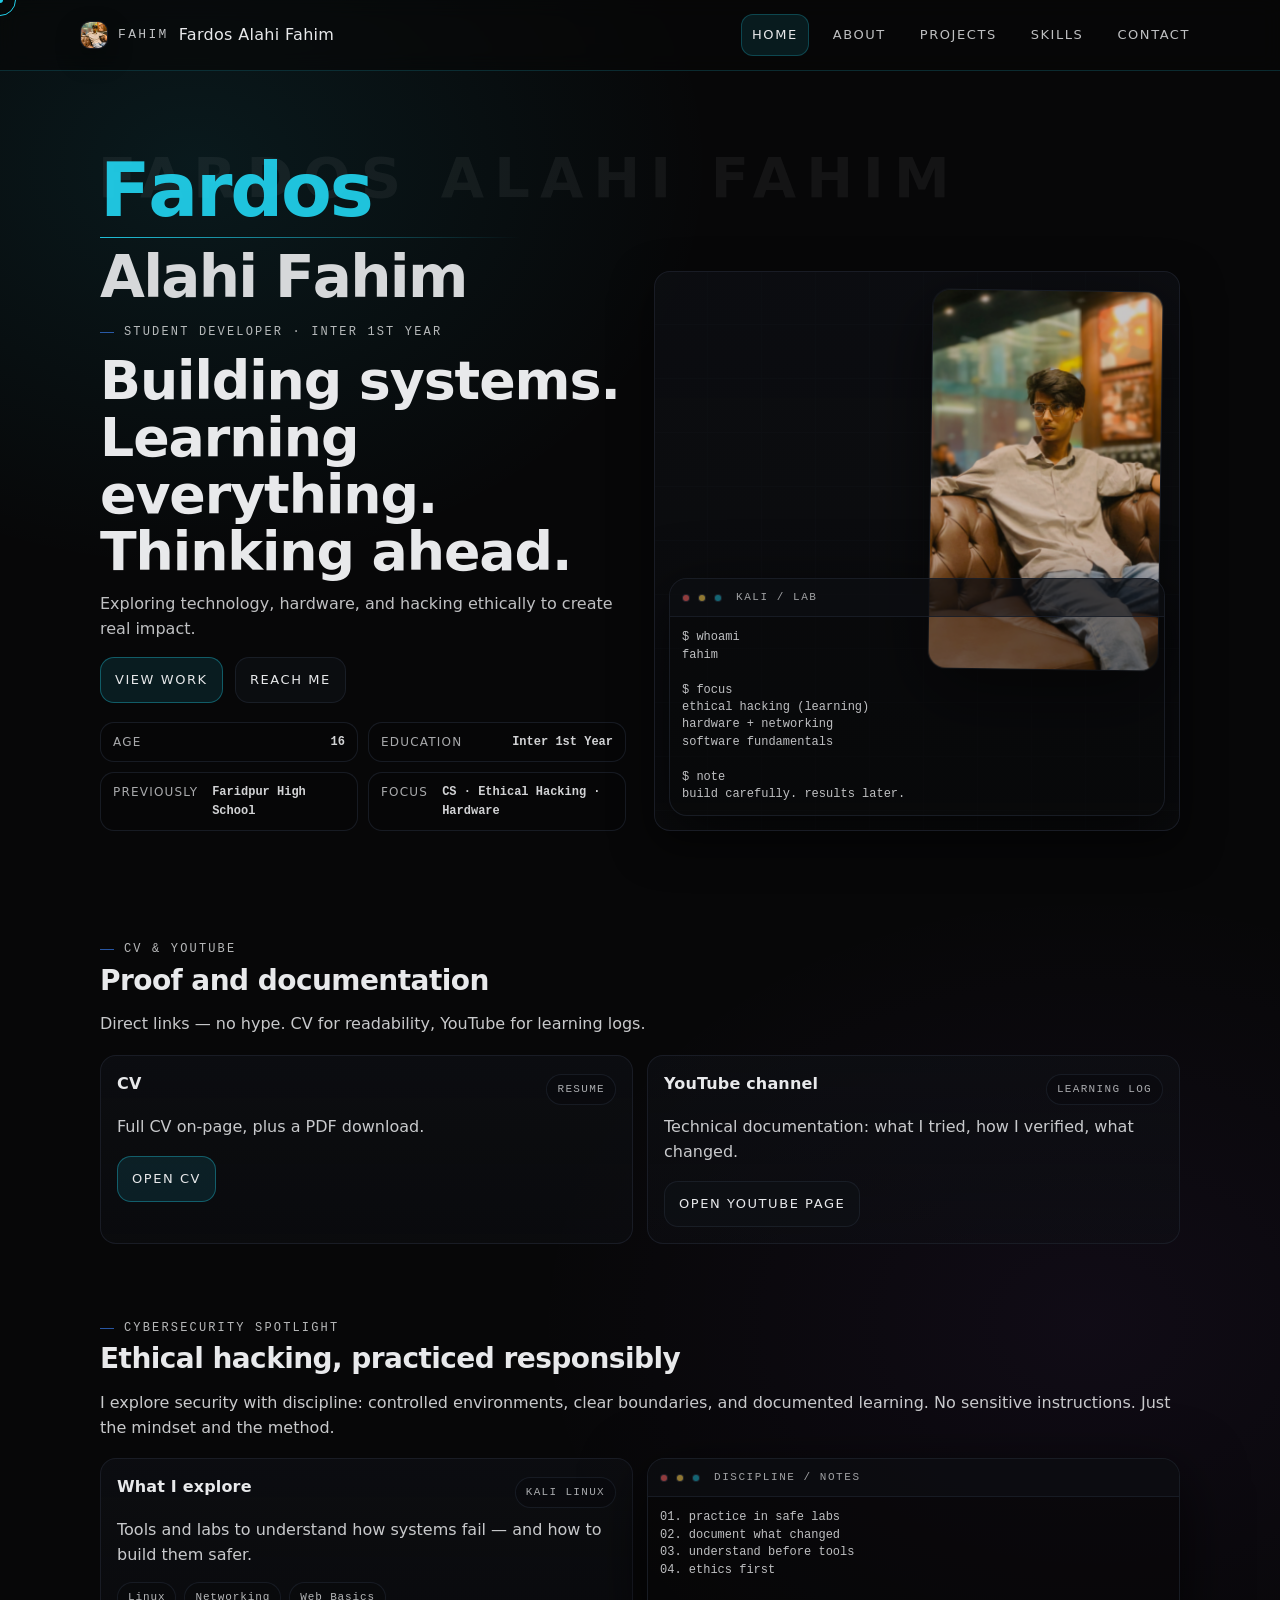
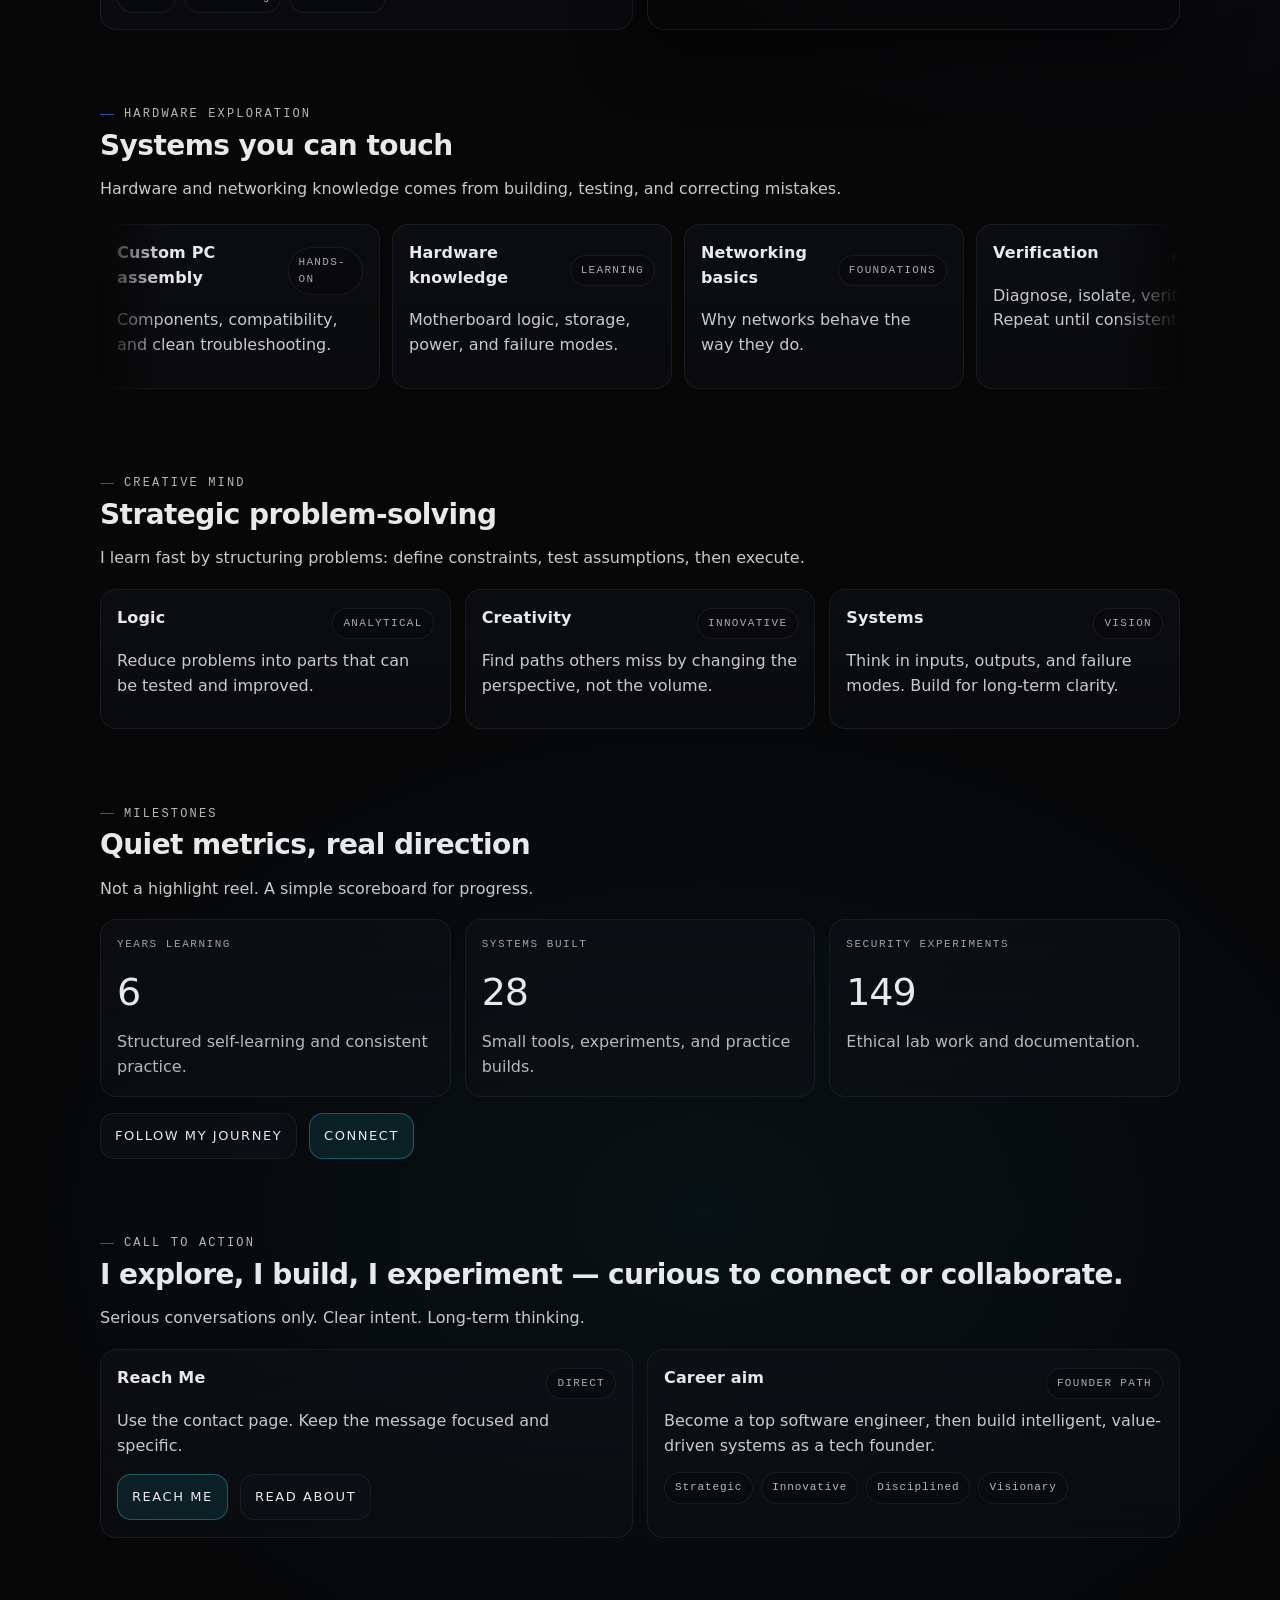
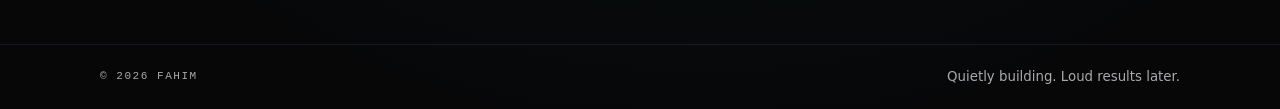
==== commit b9630865: "update" ====
--- a/index.html
+++ b/index.html
@@ -8,7 +8,7 @@
   <meta name="description" content="Fardos Alahi Fahim — Student Developer from Bangladesh. Calm, focused, long-term builder." />
   <meta name="robots" content="index,follow" />
   <meta name="author" content="Fardos Alahi Fahim" />
-  <link rel="canonical" href="index.html" />
+  <link rel="canonical" href="https://fardosalahifahim.github.io/fardosalahifahim/" />
   <link rel="icon" href="favicon.svg" type="image/svg+xml" />
   <link rel="manifest" href="site.webmanifest" />
 
@@ -16,16 +16,16 @@
   <meta property="og:site_name" content="Fardos Alahi Fahim" />
   <meta property="og:title" content="Fardos Alahi Fahim | Student Developer & Ethical Hacking Learner" />
   <meta property="og:description" content="Student Developer from Bangladesh. Calm, focused, long-term builder." />
-  <meta property="og:url" content="index.html" />
-  <meta property="og:image" content="assets/images/fahim.jpg" />
+  <meta property="og:url" content="https://fardosalahifahim.github.io/fardosalahifahim/" />
+  <meta property="og:image" content="https://fardosalahifahim.github.io/fardosalahifahim/assets/images/fahim.jpg" />
   <meta property="og:image:alt" content="Portrait of Fardos Alahi Fahim" />
 
   <meta name="twitter:card" content="summary_large_image" />
   <meta name="twitter:title" content="Fardos Alahi Fahim | Student Developer & Ethical Hacking Learner" />
   <meta name="twitter:description" content="Student Developer from Bangladesh. Calm, focused, long-term builder." />
-  <meta name="twitter:image" content="assets/images/fahim.jpg" />
-
-  <script type="application/ld+json">{"@context":"https://schema.org","@graph":[{"@type":"Organization","@id":"#organization","name":"Fahim","url":"index.html","logo":"assets/images/logo.svg"},{"@type":"WebSite","@id":"#website","url":"index.html","name":"Fardos Alahi Fahim","publisher":{"@id":"#organization"}},{"@type":"Person","@id":"#person","name":"Fardos Alahi Fahim","alternateName":"Fahim","url":"index.html","image":"assets/images/fahim.jpg","sameAs":["https://github.com/fardosalahifahim","https://www.youtube.com/@fahimexora","https://www.facebook.com/fardosalahifahim"]}]}</script>
+  <meta name="twitter:image" content="https://fardosalahifahim.github.io/fardosalahifahim/assets/images/fahim.jpg" />
+
+  <script type="application/ld+json">{"@context":"https://schema.org","@graph":[{"@type":"Organization","@id":"#organization","name":"Fahim","url":"https://fardosalahifahim.github.io/fardosalahifahim/","logo":"https://fardosalahifahim.github.io/fardosalahifahim/assets/images/logo.svg"},{"@type":"WebSite","@id":"#website","url":"https://fardosalahifahim.github.io/fardosalahifahim/","name":"Fardos Alahi Fahim","publisher":{"@id":"#organization"}},{"@type":"Person","@id":"#person","name":"Fardos Alahi Fahim","alternateName":"Fahim","url":"https://fardosalahifahim.github.io/fardosalahifahim/","image":"https://fardosalahifahim.github.io/fardosalahifahim/assets/images/fahim.jpg","sameAs":["https://github.com/fardosalahifahim","https://www.youtube.com/@fahimexora","https://www.facebook.com/fardosalahifahim"]}]}</script>
   <link rel="stylesheet" href="assets/css/style.css" />
 </head>
 <body class="home-neo">
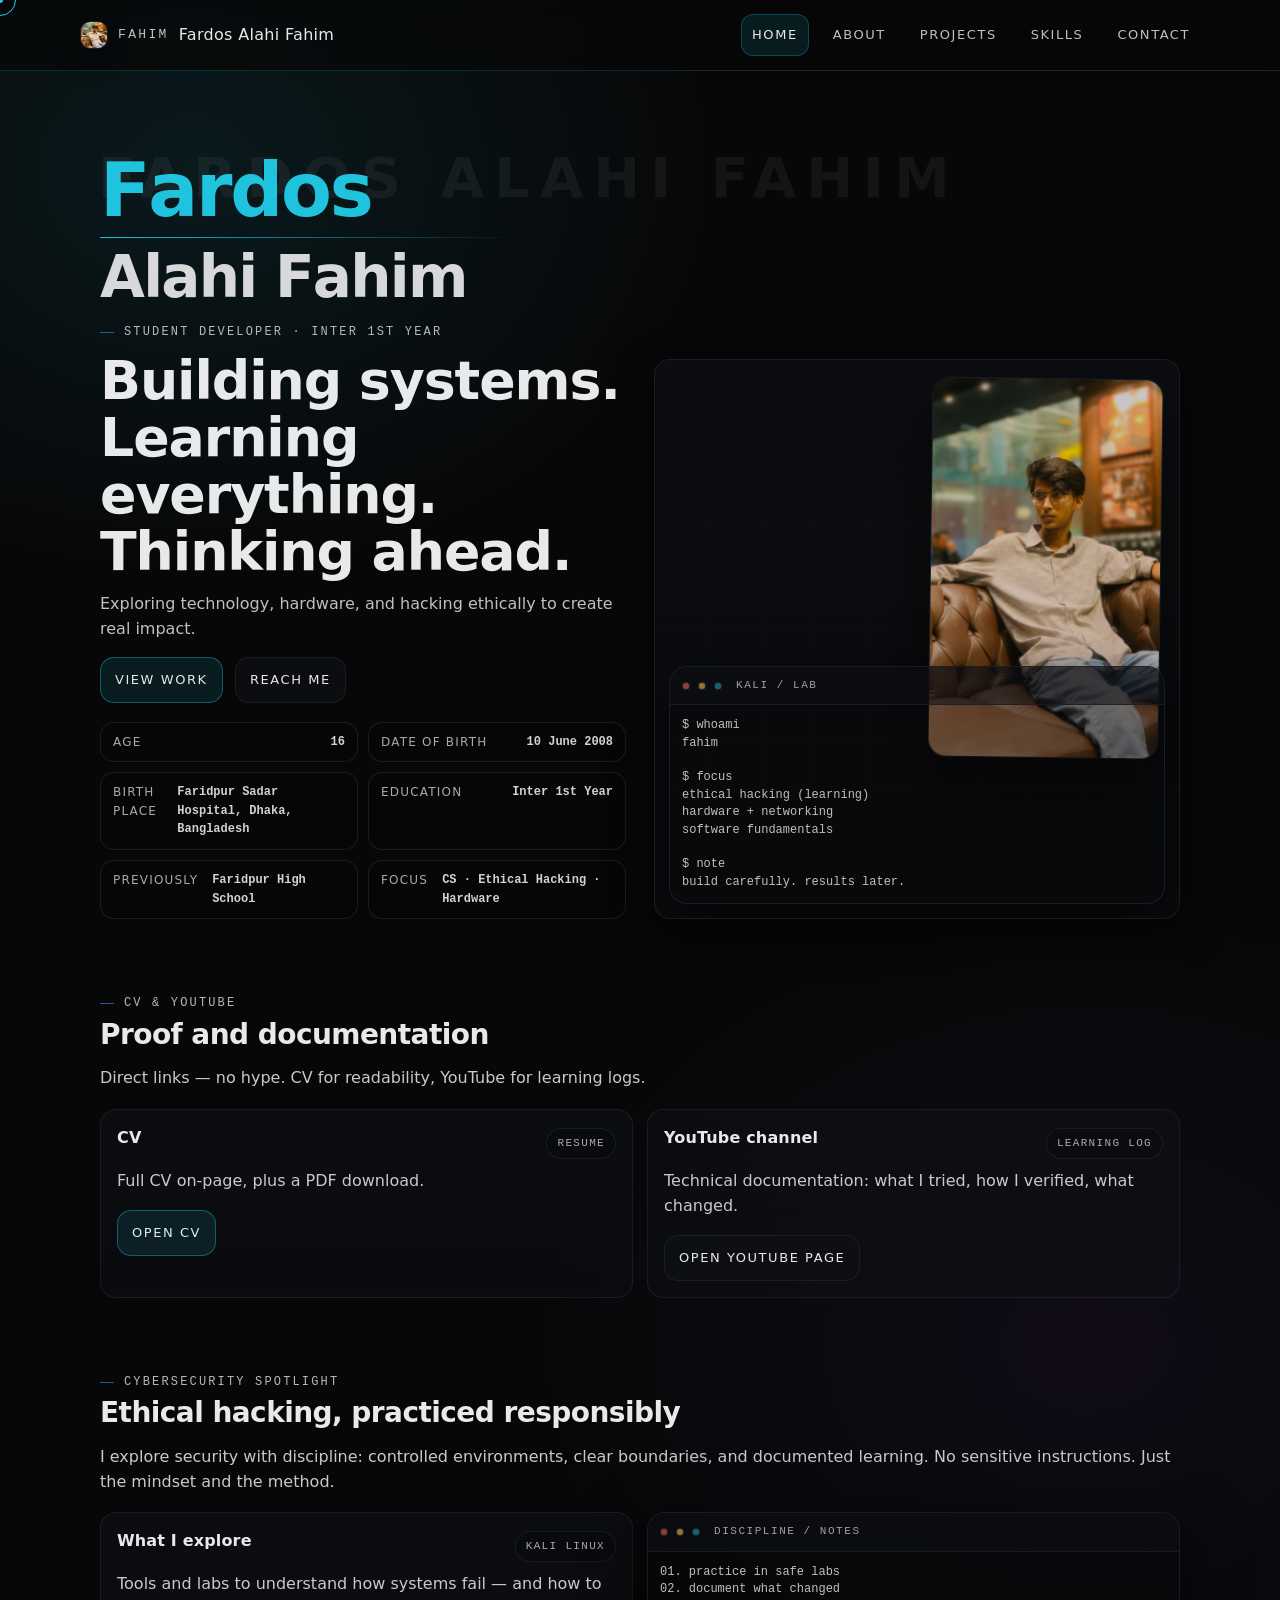
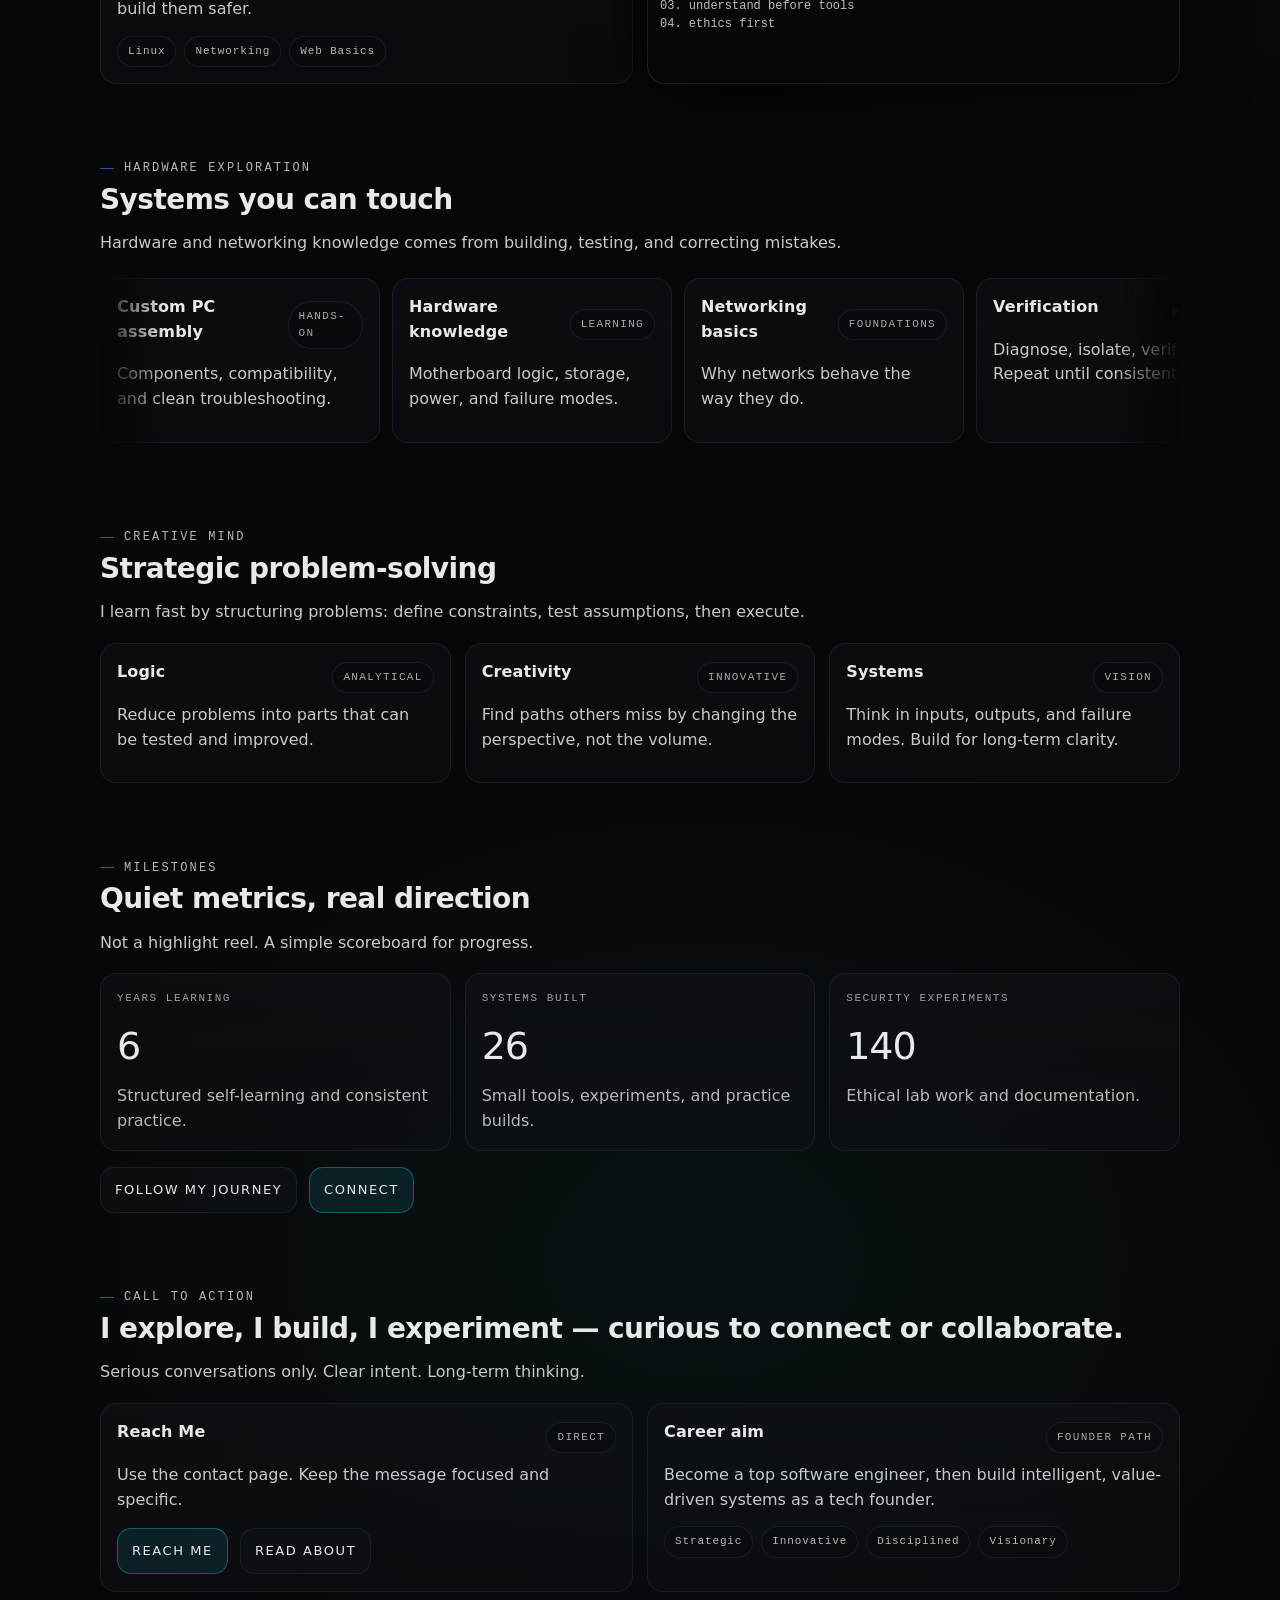
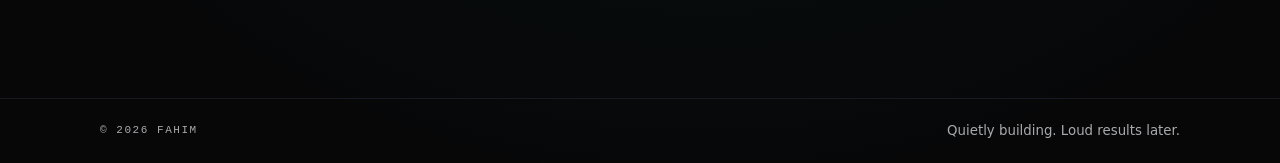
==== commit 16105d0c: "Update index.html" ====
--- a/index.html
+++ b/index.html
@@ -78,6 +78,8 @@
 
             <div class="signature-facts" aria-label="Quick facts">
               <div class="fact"><span>Age</span><strong>16</strong></div>
+              <div class="fact"><span>Date of birth</span><strong>10 June 2008</strong></div>
+              <div class="fact"><span>Birth place</span><strong>Faridpur Sadar Hospital, Dhaka, Bangladesh</strong></div>
               <div class="fact"><span>Education</span><strong>Inter 1st Year</strong></div>
               <div class="fact"><span>Previously</span><strong>Faridpur High School</strong></div>
               <div class="fact"><span>Focus</span><strong>CS · Ethical Hacking · Hardware</strong></div>
@@ -311,3 +313,4 @@
   <script src="assets/js/main.js" defer></script>
 </body>
 </html>
+
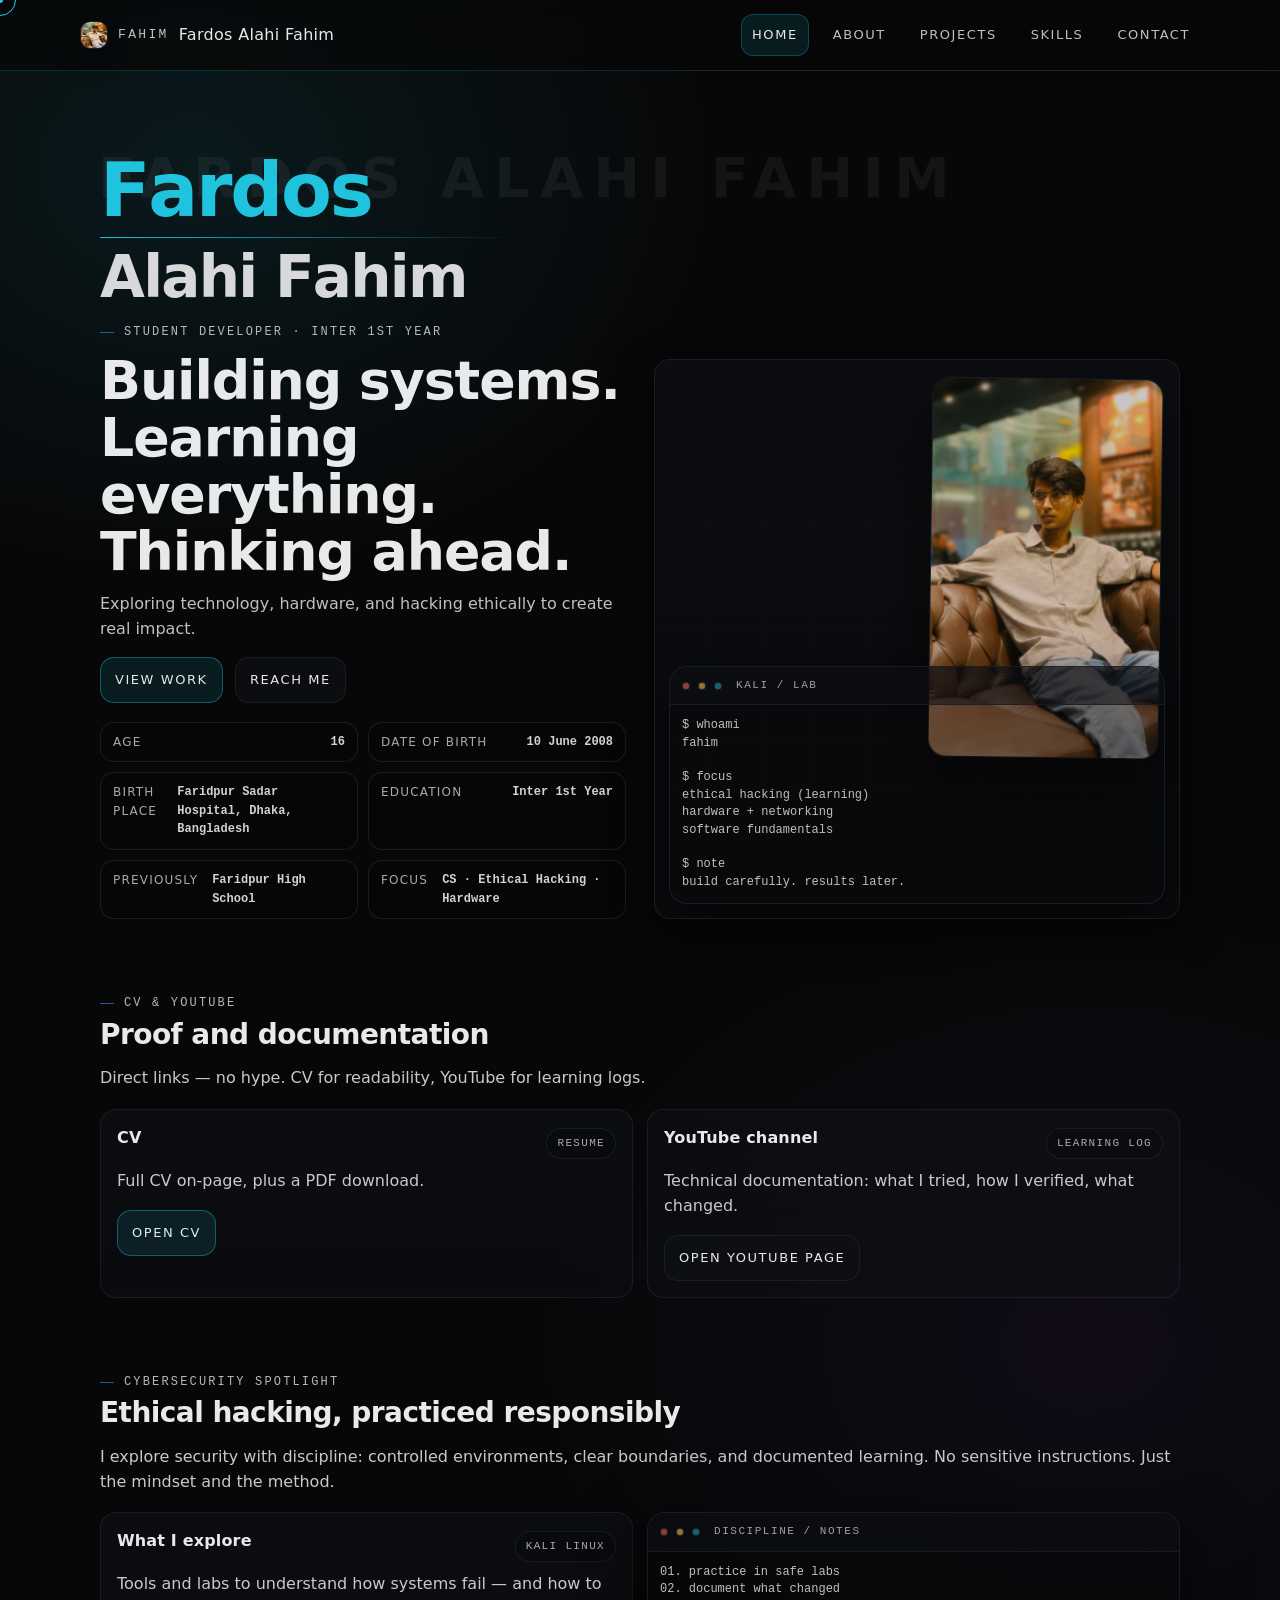
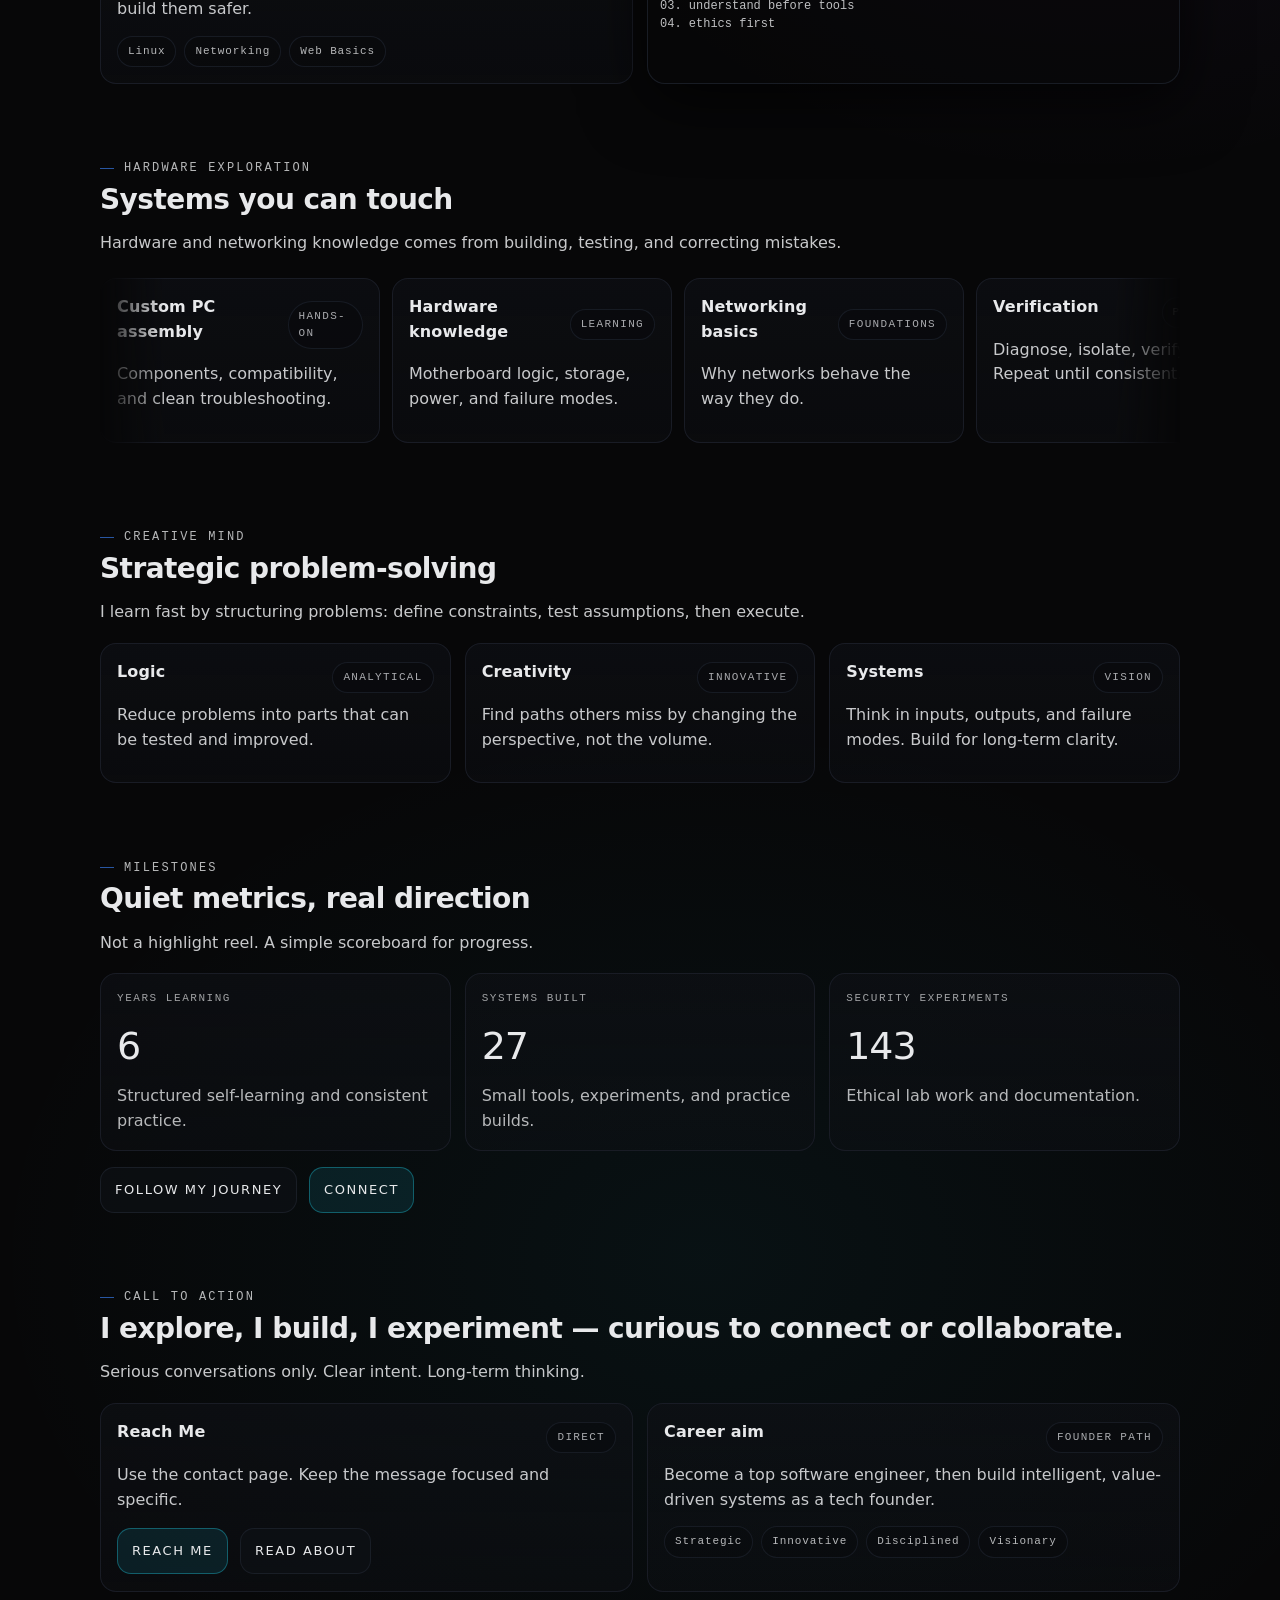
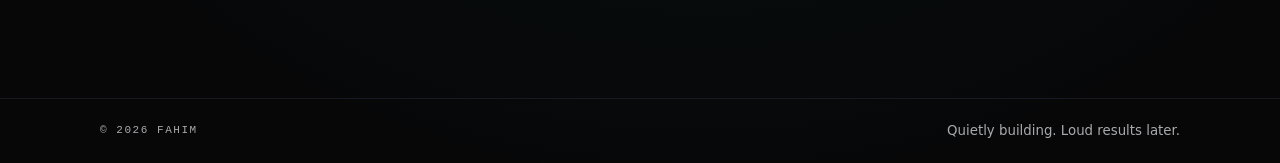
==== commit e4862a6b: "update 0.1" ====
--- a/index.html
+++ b/index.html
@@ -313,4 +313,3 @@
   <script src="assets/js/main.js" defer></script>
 </body>
 </html>
-
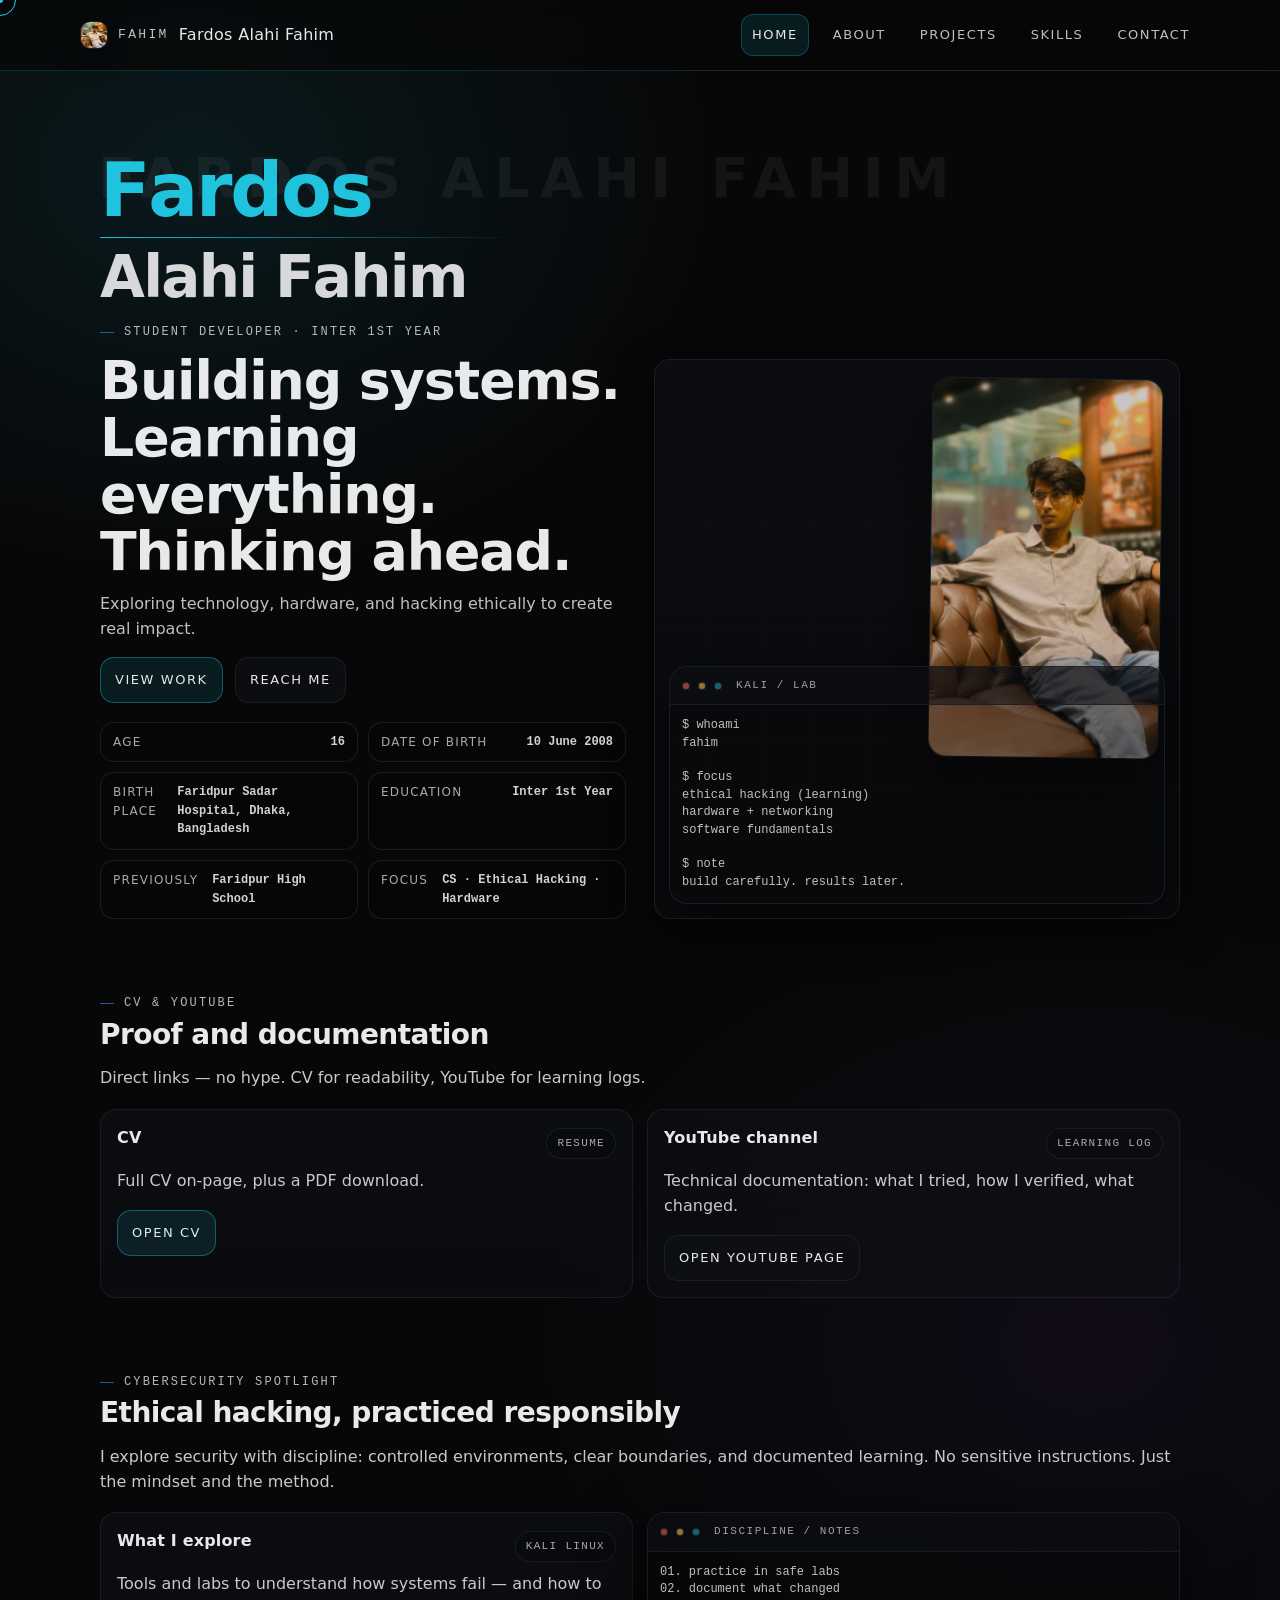
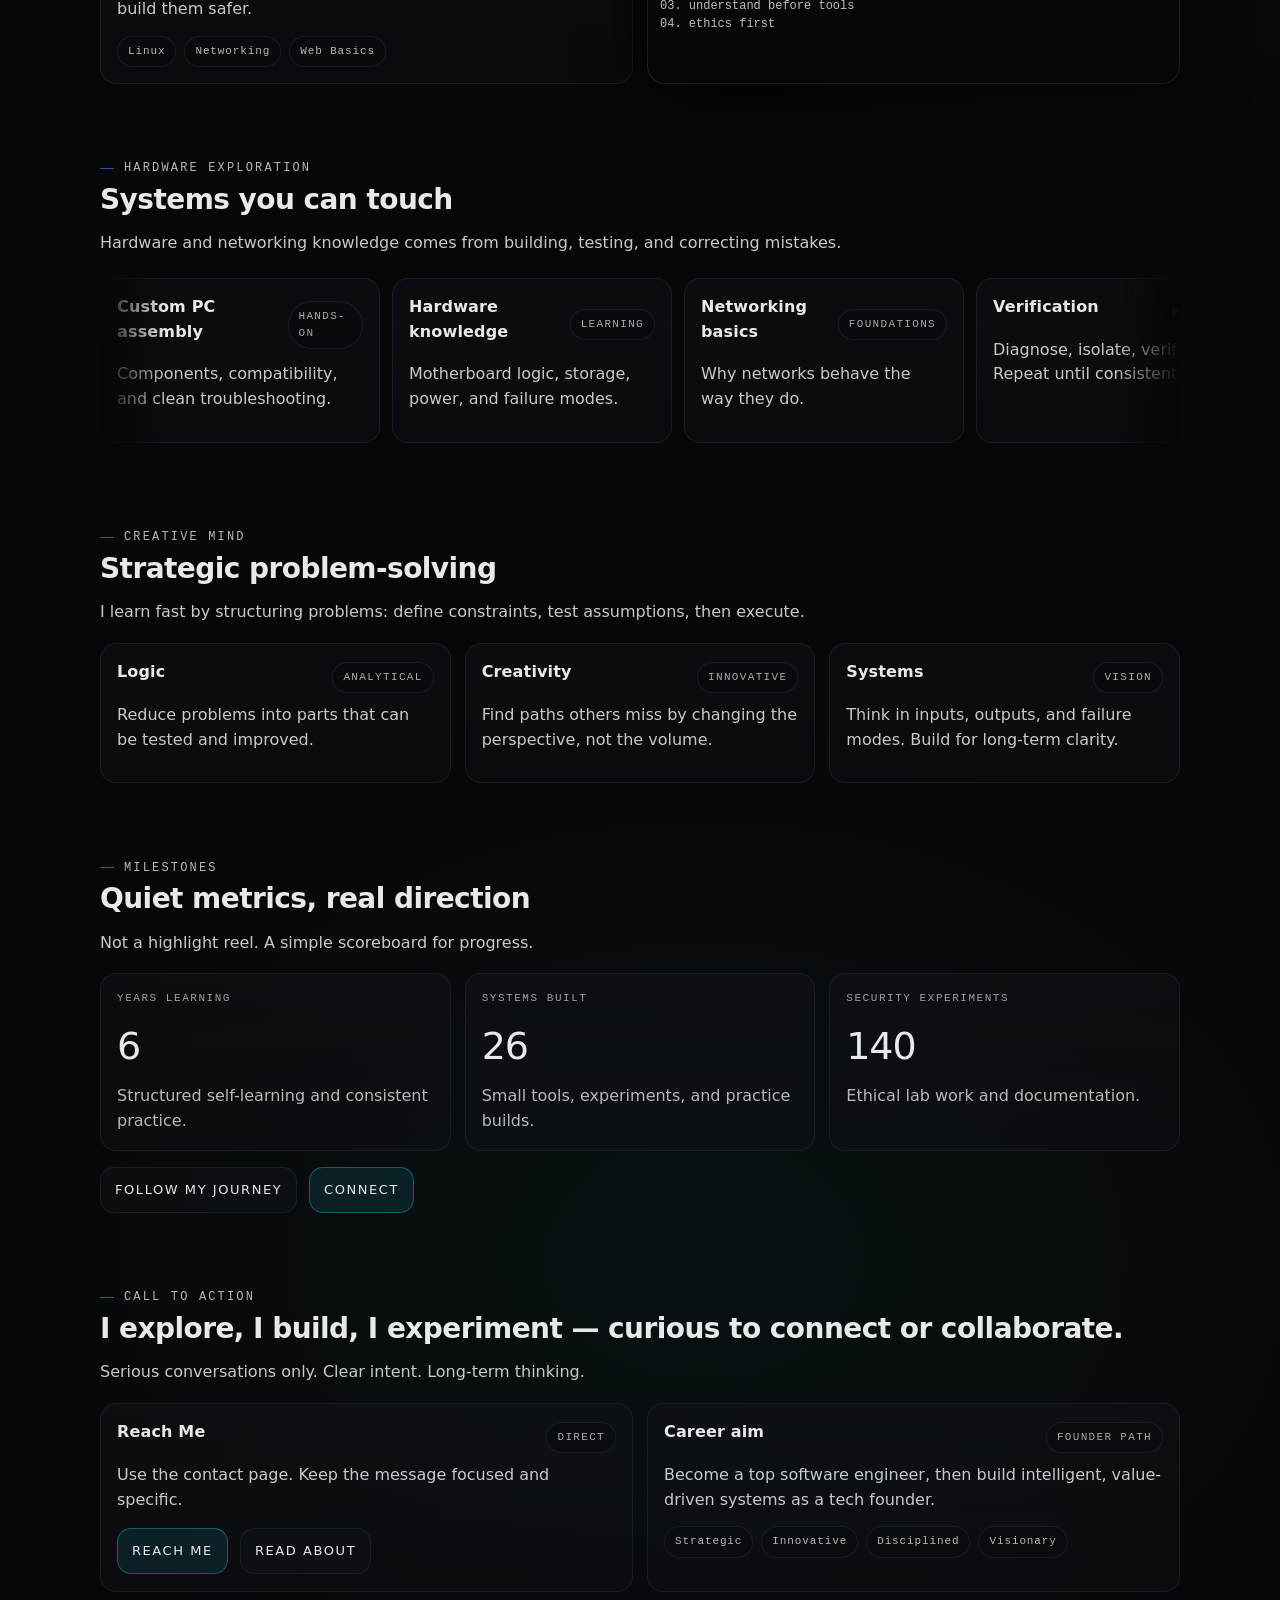
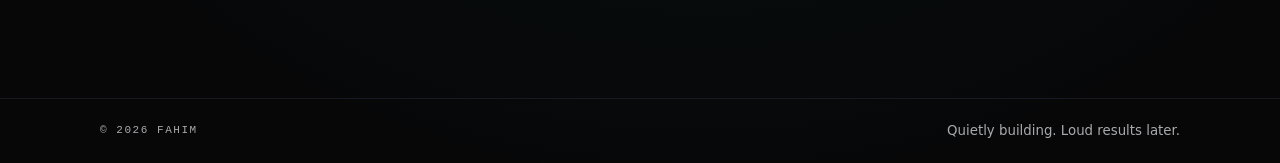
==== commit 7e1311bd: "Merge branch 'main' of https://github.com/fardosalahifahim/fardosalahifahim" ====
--- a/index.html
+++ b/index.html
@@ -313,3 +313,4 @@
   <script src="assets/js/main.js" defer></script>
 </body>
 </html>
+
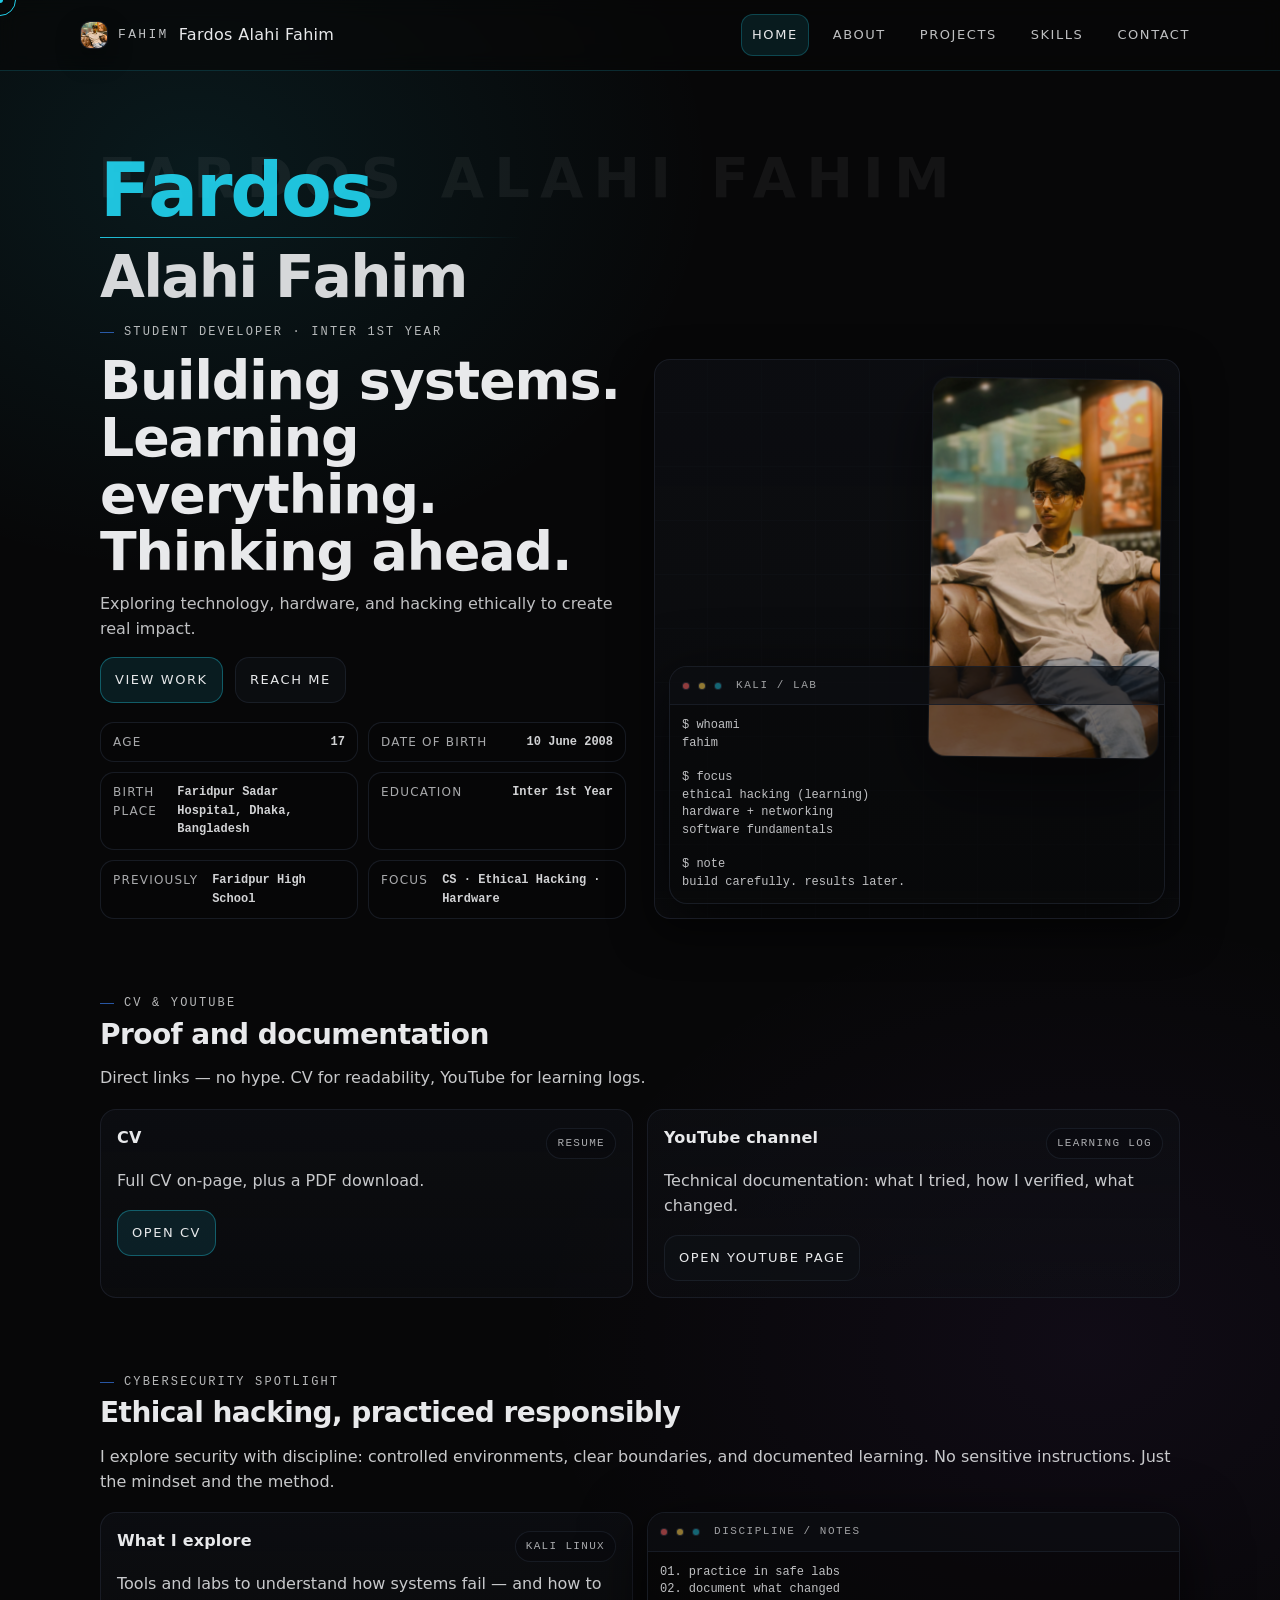
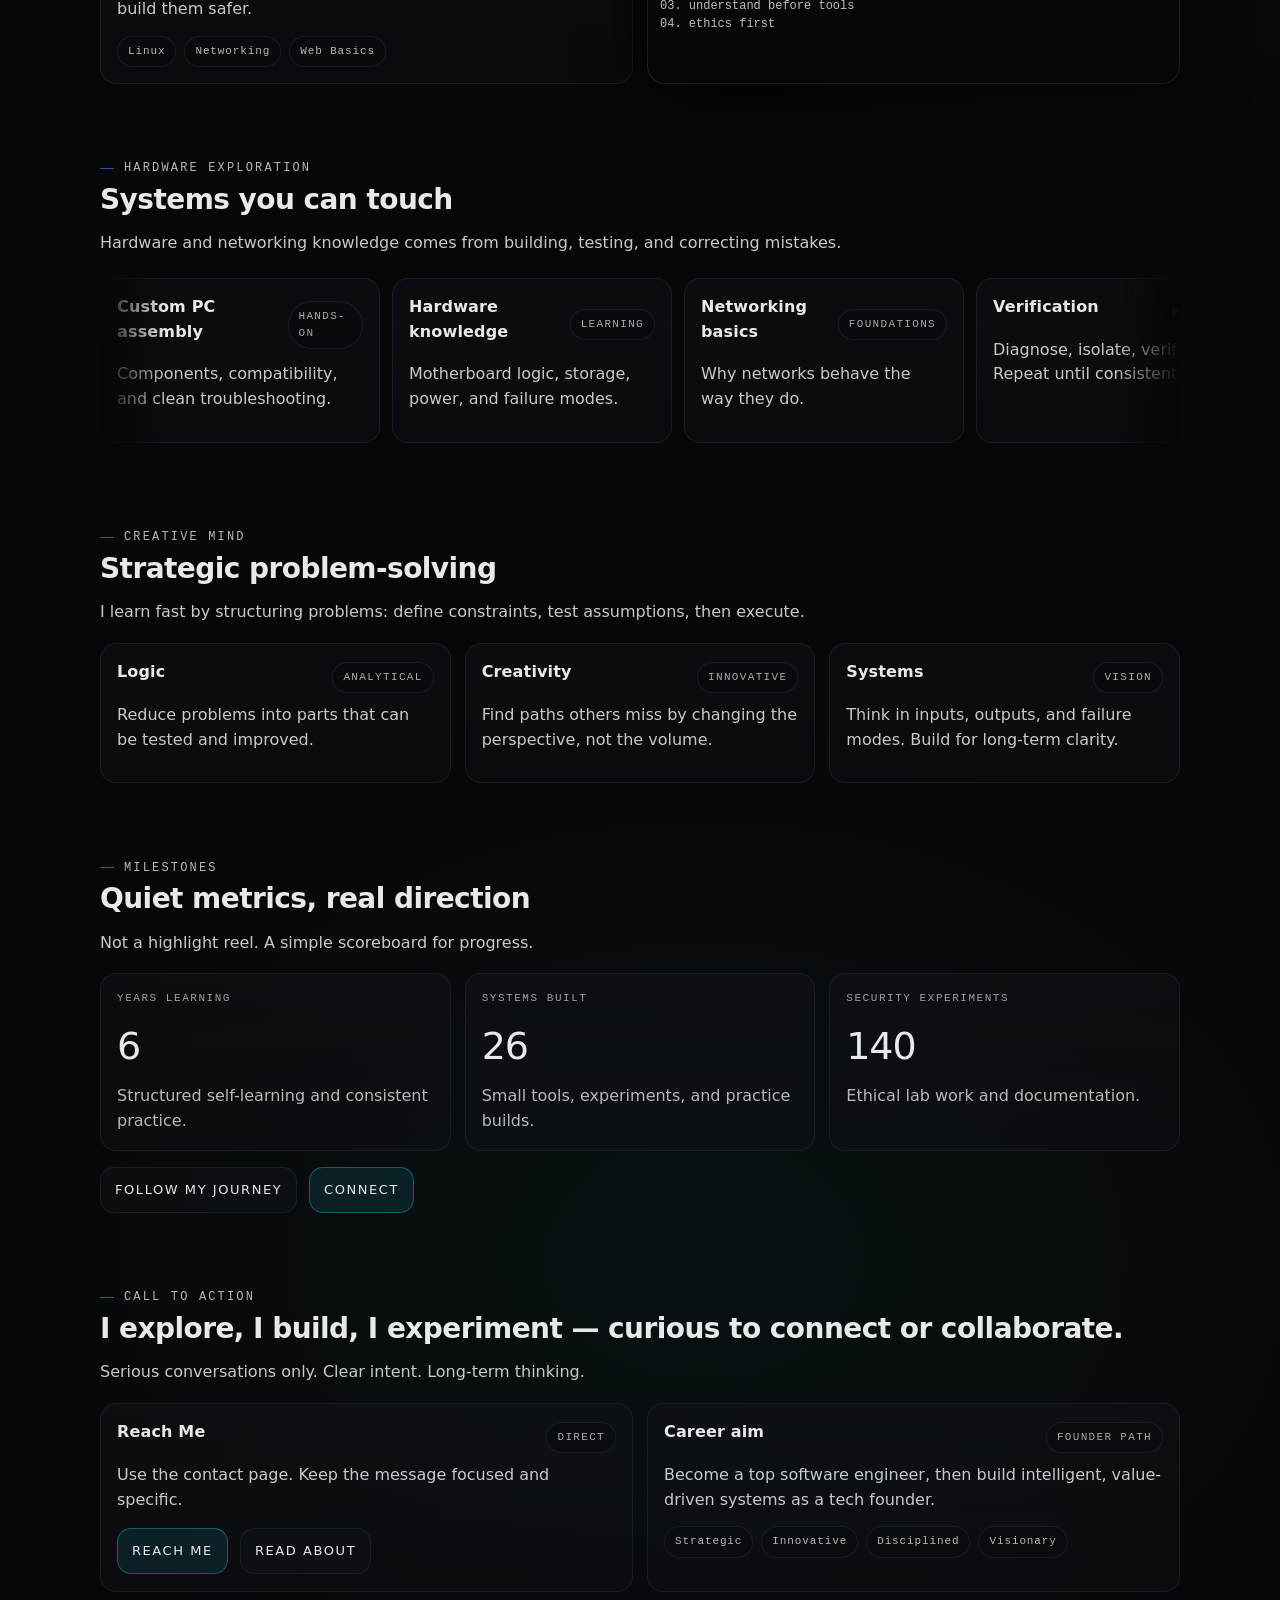
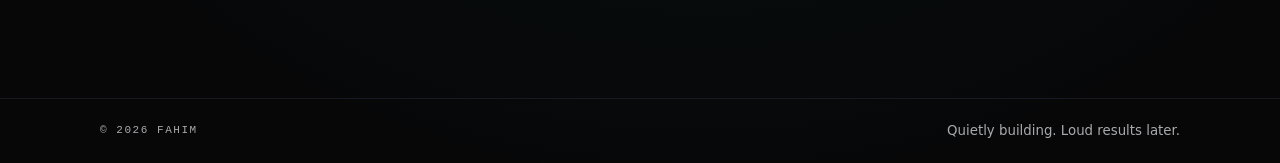
==== commit 7b97059e: "date update" ====
--- a/index.html
+++ b/index.html
@@ -77,7 +77,7 @@
             </div>
 
             <div class="signature-facts" aria-label="Quick facts">
-              <div class="fact"><span>Age</span><strong>16</strong></div>
+              <div class="fact"><span>Age</span><strong>17</strong></div>
               <div class="fact"><span>Date of birth</span><strong>10 June 2008</strong></div>
               <div class="fact"><span>Birth place</span><strong>Faridpur Sadar Hospital, Dhaka, Bangladesh</strong></div>
               <div class="fact"><span>Education</span><strong>Inter 1st Year</strong></div>
@@ -314,3 +314,4 @@
 </body>
 </html>
 
+
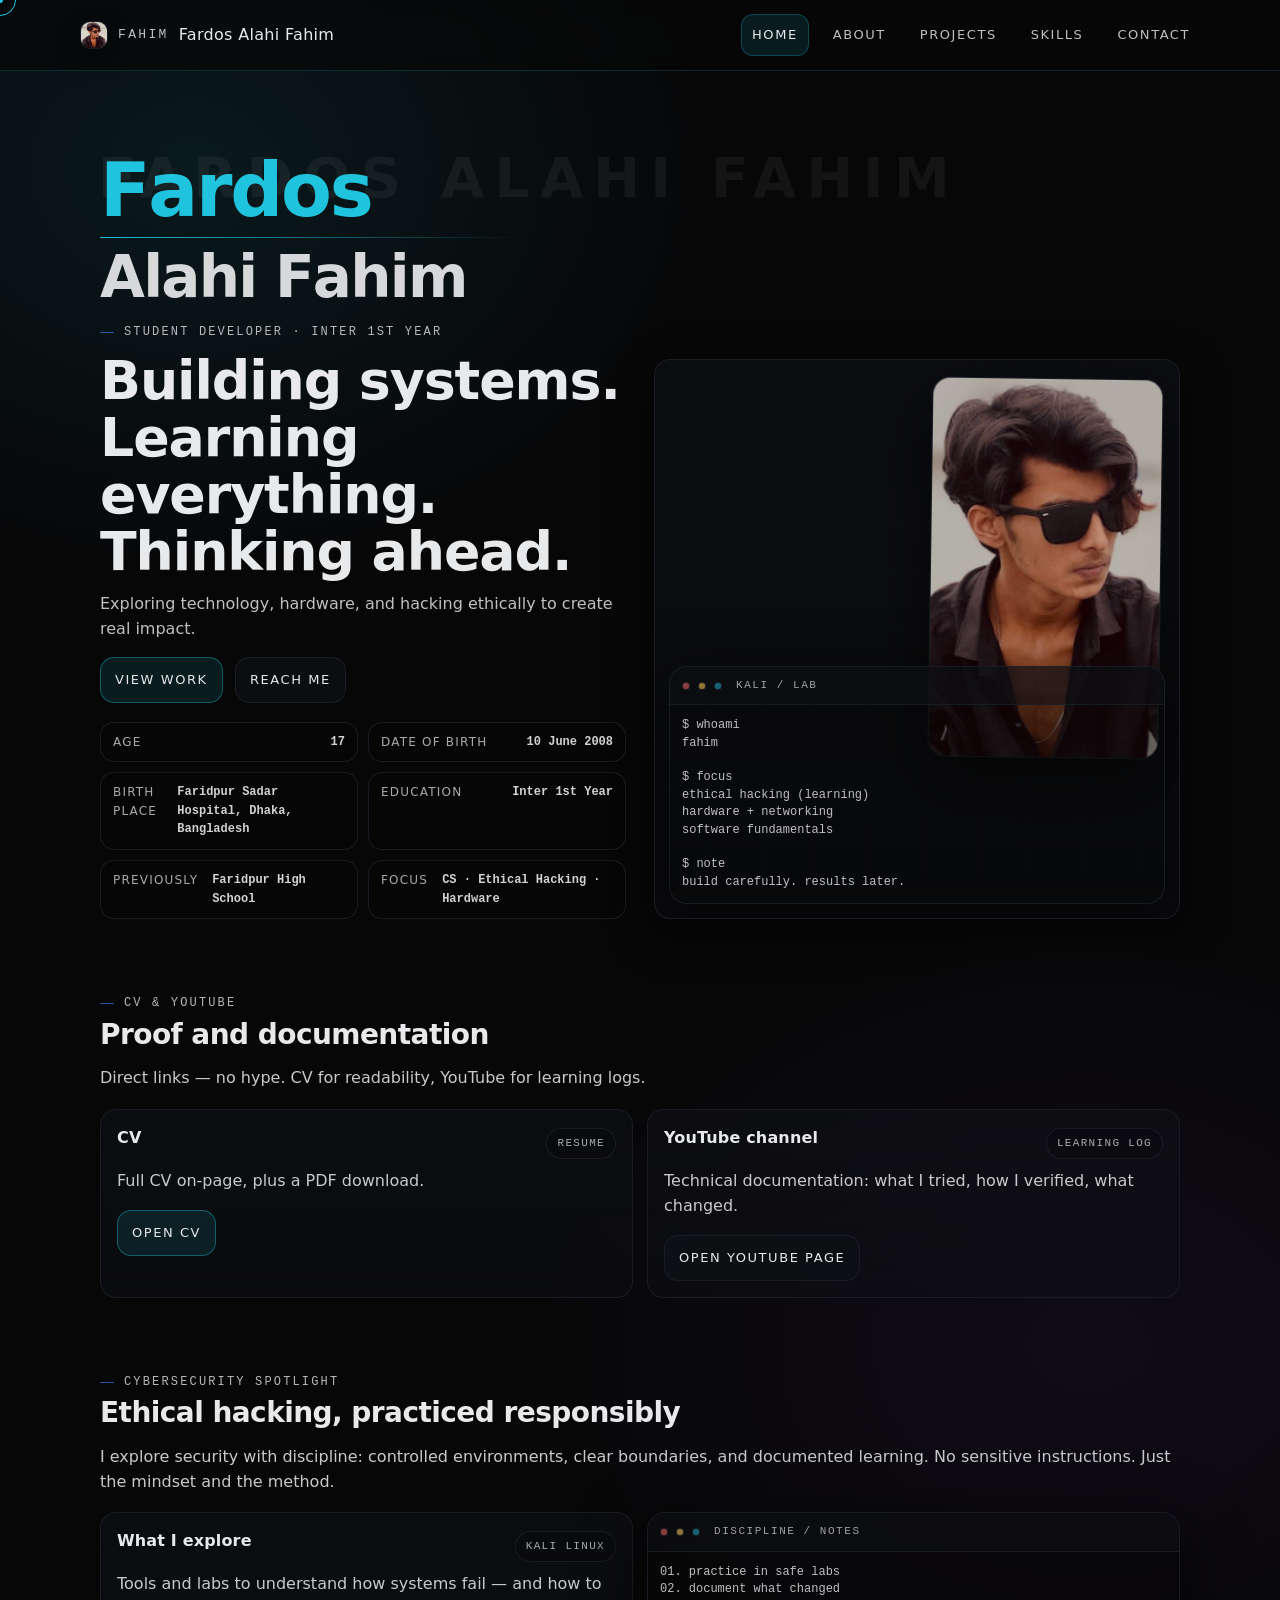
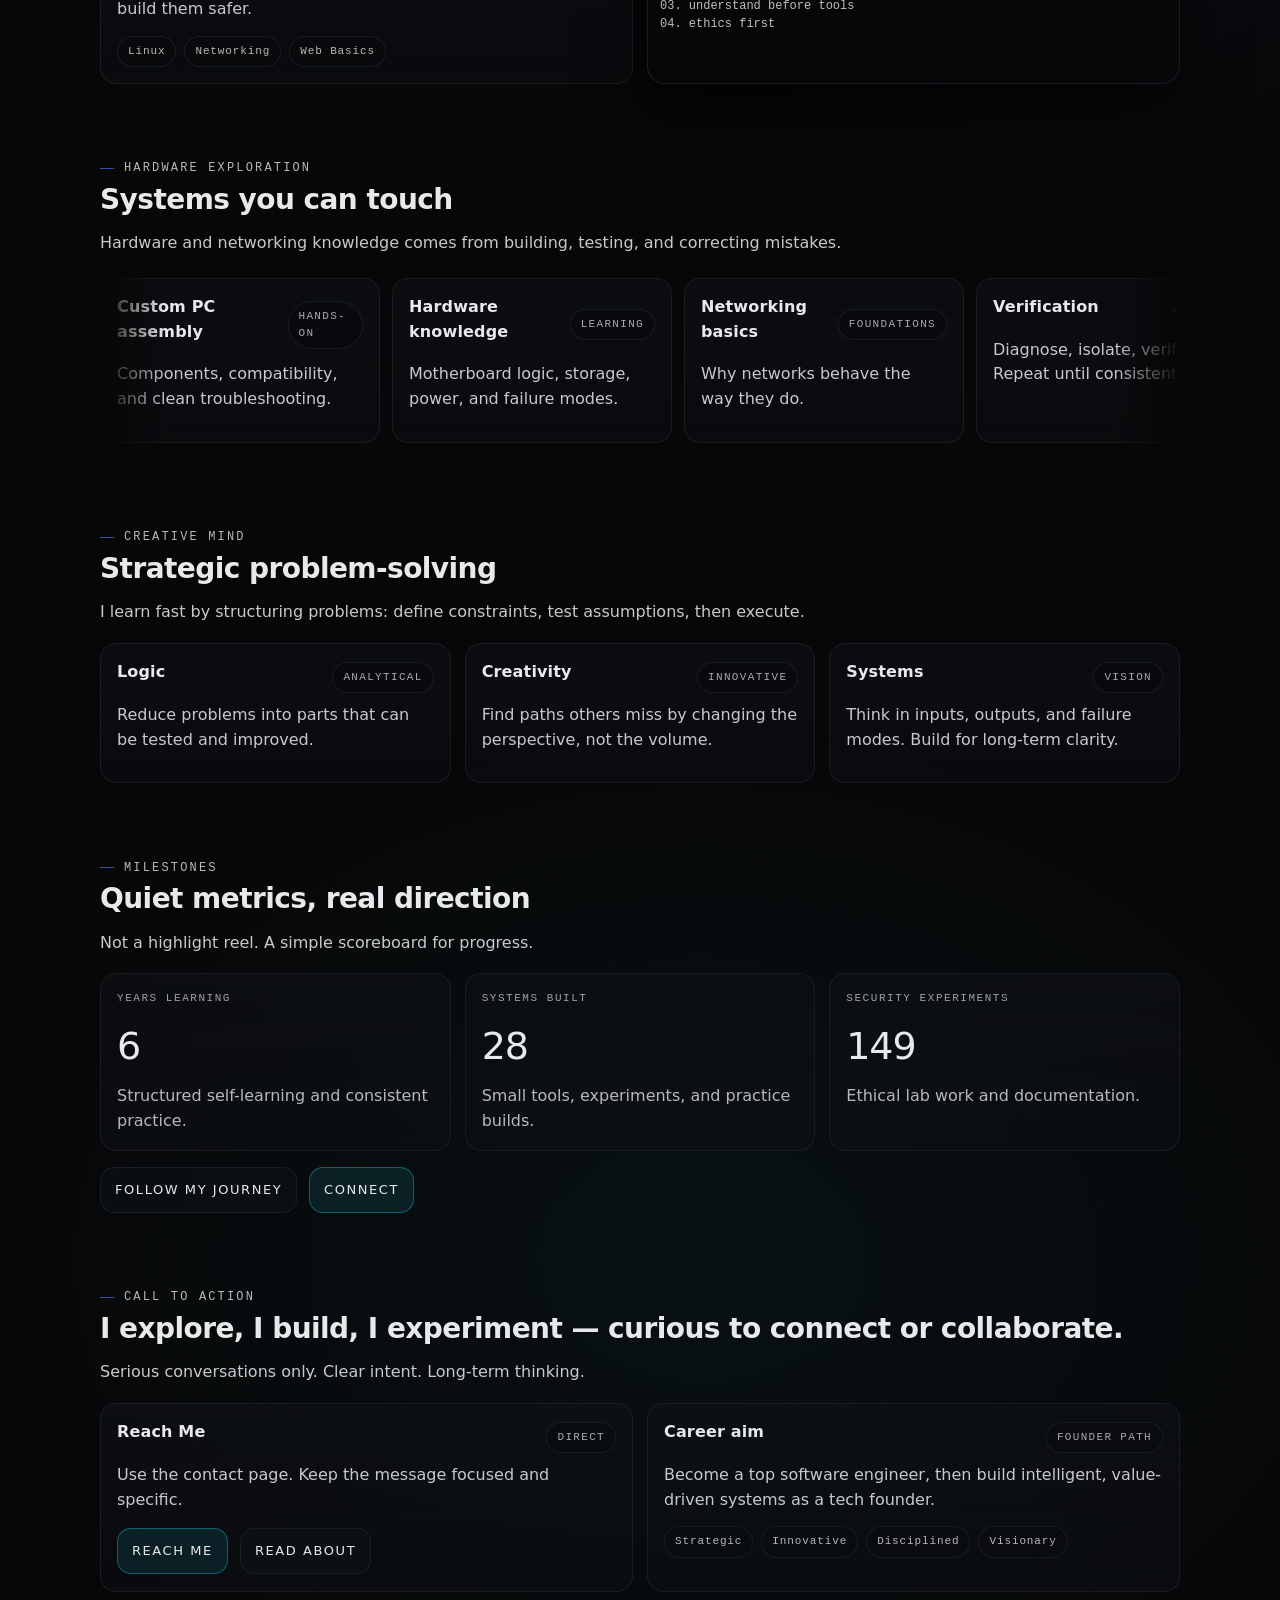
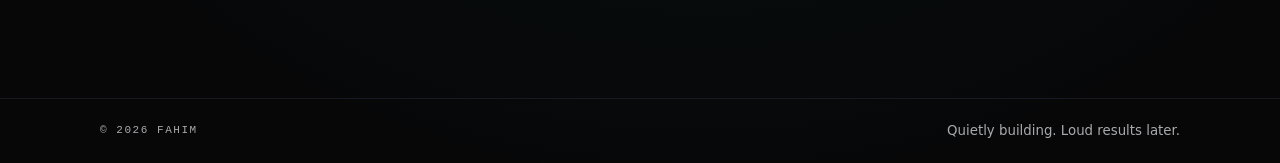
==== commit ef27aff3: "update" ====
--- a/index.html
+++ b/index.html
@@ -17,13 +17,13 @@
   <meta property="og:title" content="Fardos Alahi Fahim | Student Developer & Ethical Hacking Learner" />
   <meta property="og:description" content="Student Developer from Bangladesh. Calm, focused, long-term builder." />
   <meta property="og:url" content="https://fardosalahifahim.github.io/fardosalahifahim/" />
-  <meta property="og:image" content="https://fardosalahifahim.github.io/fardosalahifahim/assets/images/fahim.jpg" />
+  <meta property="og:image" content="https://fardosalahifahim.github.io/fardosalahifahim/assets/images/fahim-pro.jpg" />
   <meta property="og:image:alt" content="Portrait of Fardos Alahi Fahim" />
 
   <meta name="twitter:card" content="summary_large_image" />
   <meta name="twitter:title" content="Fardos Alahi Fahim | Student Developer & Ethical Hacking Learner" />
   <meta name="twitter:description" content="Student Developer from Bangladesh. Calm, focused, long-term builder." />
-  <meta name="twitter:image" content="https://fardosalahifahim.github.io/fardosalahifahim/assets/images/fahim.jpg" />
+  <meta name="twitter:image" content="https://fardosalahifahim.github.io/fardosalahifahim/assets/images/fahim-pro.jpg" />
 
   <script type="application/ld+json">{"@context":"https://schema.org","@graph":[{"@type":"Organization","@id":"#organization","name":"Fahim","url":"https://fardosalahifahim.github.io/fardosalahifahim/","logo":"https://fardosalahifahim.github.io/fardosalahifahim/assets/images/logo.svg"},{"@type":"WebSite","@id":"#website","url":"https://fardosalahifahim.github.io/fardosalahifahim/","name":"Fardos Alahi Fahim","publisher":{"@id":"#organization"}},{"@type":"Person","@id":"#person","name":"Fardos Alahi Fahim","alternateName":"Fahim","url":"https://fardosalahifahim.github.io/fardosalahifahim/","image":"https://fardosalahifahim.github.io/fardosalahifahim/assets/images/fahim.jpg","sameAs":["https://github.com/fardosalahifahim","https://www.youtube.com/@fahimexora","https://www.facebook.com/fardosalahifahim"]}]}</script>
   <link rel="stylesheet" href="assets/css/style.css" />
@@ -38,7 +38,7 @@
     <div class="container header-inner">
       <a class="brand" href="index.html" aria-label="Home">
         <span class="brand-avatar" aria-hidden="true">
-          <img src="assets/images/fahim.jpg" alt="Fardos Alahi Fahim" loading="lazy" decoding="async" />
+          <img src="assets/images/fahim-pro.jpg" alt="Fardos Alahi Fahim" loading="lazy" decoding="async" />
         </span>
         <span class="brand-mark">FAHIM</span>
         <span class="brand-name">Fardos Alahi Fahim</span>
@@ -89,7 +89,7 @@
           <div class="signature-visual" aria-label="Hero visual" data-reveal>
             <div class="neon-lines" aria-hidden="true"></div>
             <div class="portrait-slab" data-depth="10">
-              <img src="assets/images/fahim.jpg" alt="Portrait of Fardos Alahi Fahim" loading="lazy" decoding="async" />
+              <img src="assets/images/fahim-pro.jpg" alt="Portrait of Fardos Alahi Fahim" loading="lazy" decoding="async" />
             </div>
             <div class="terminal" data-depth="14" aria-label="Terminal style panel">
               <div class="terminal-bar">
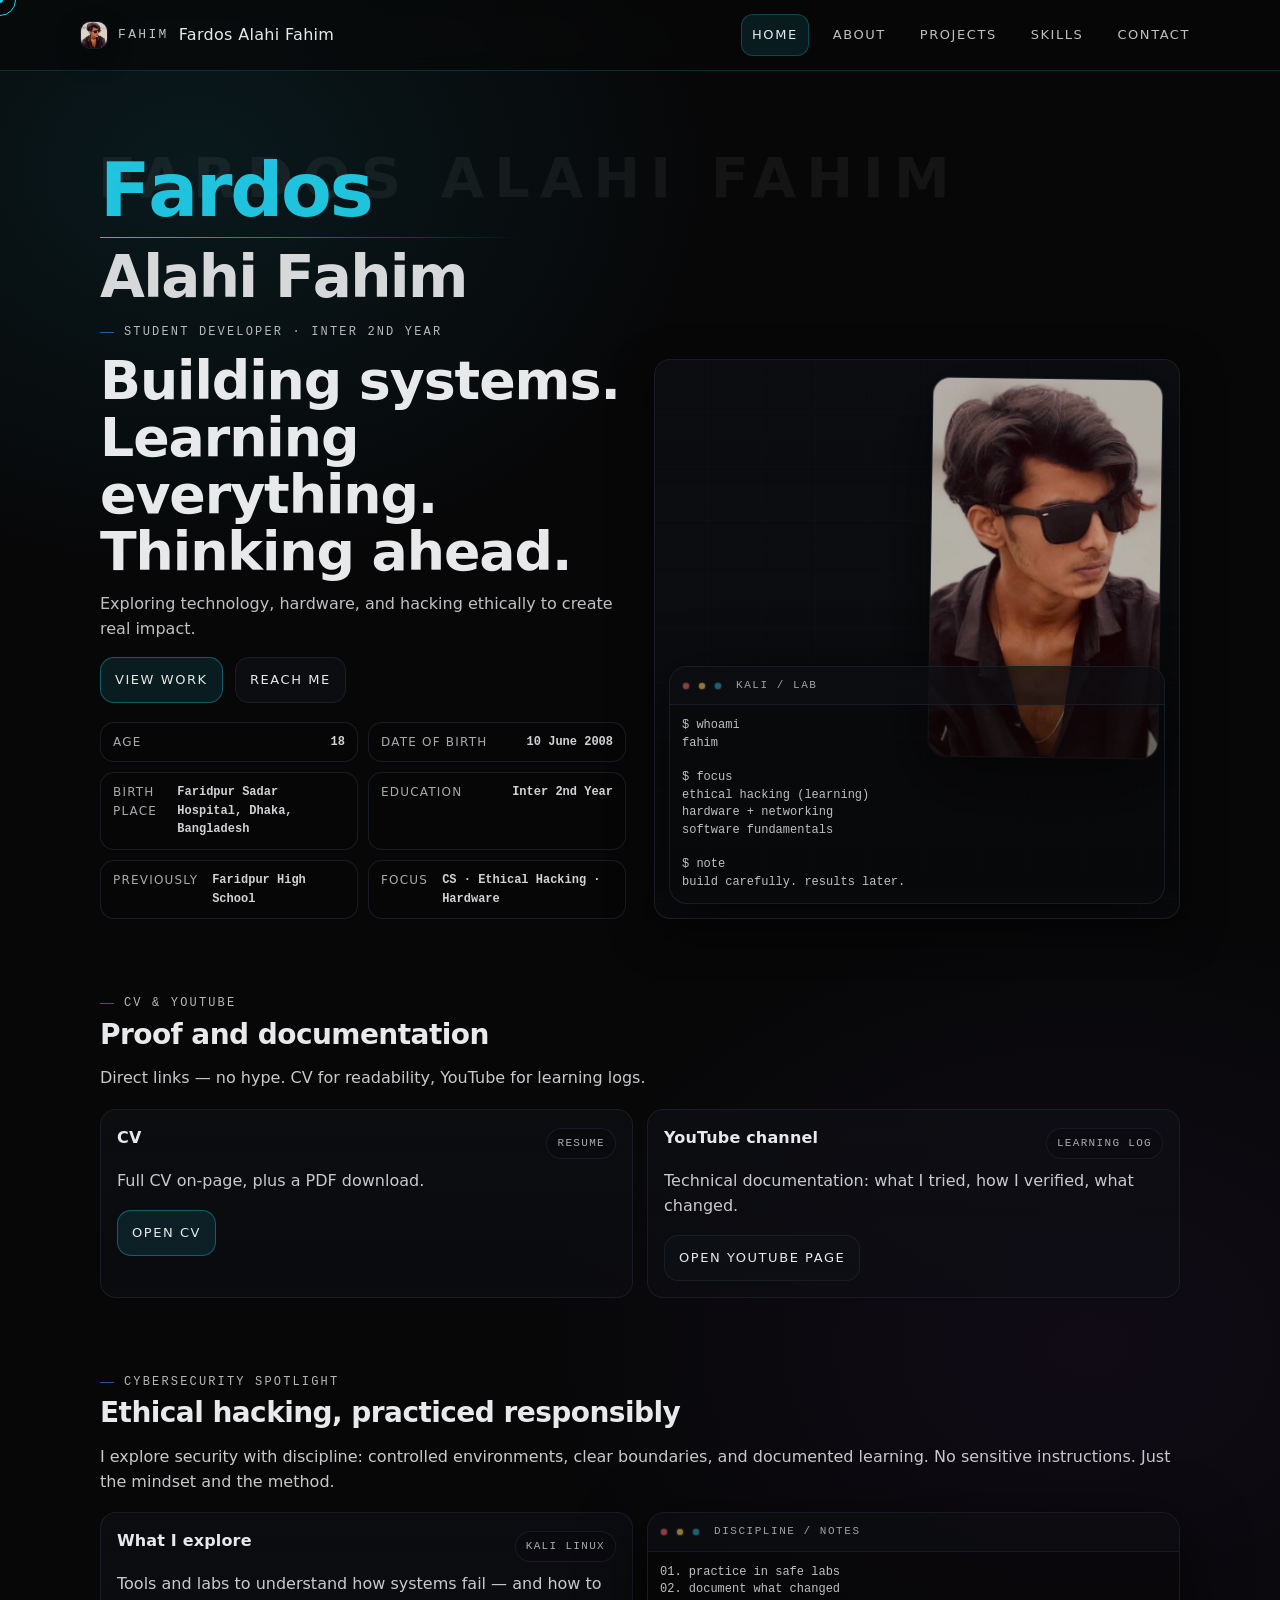
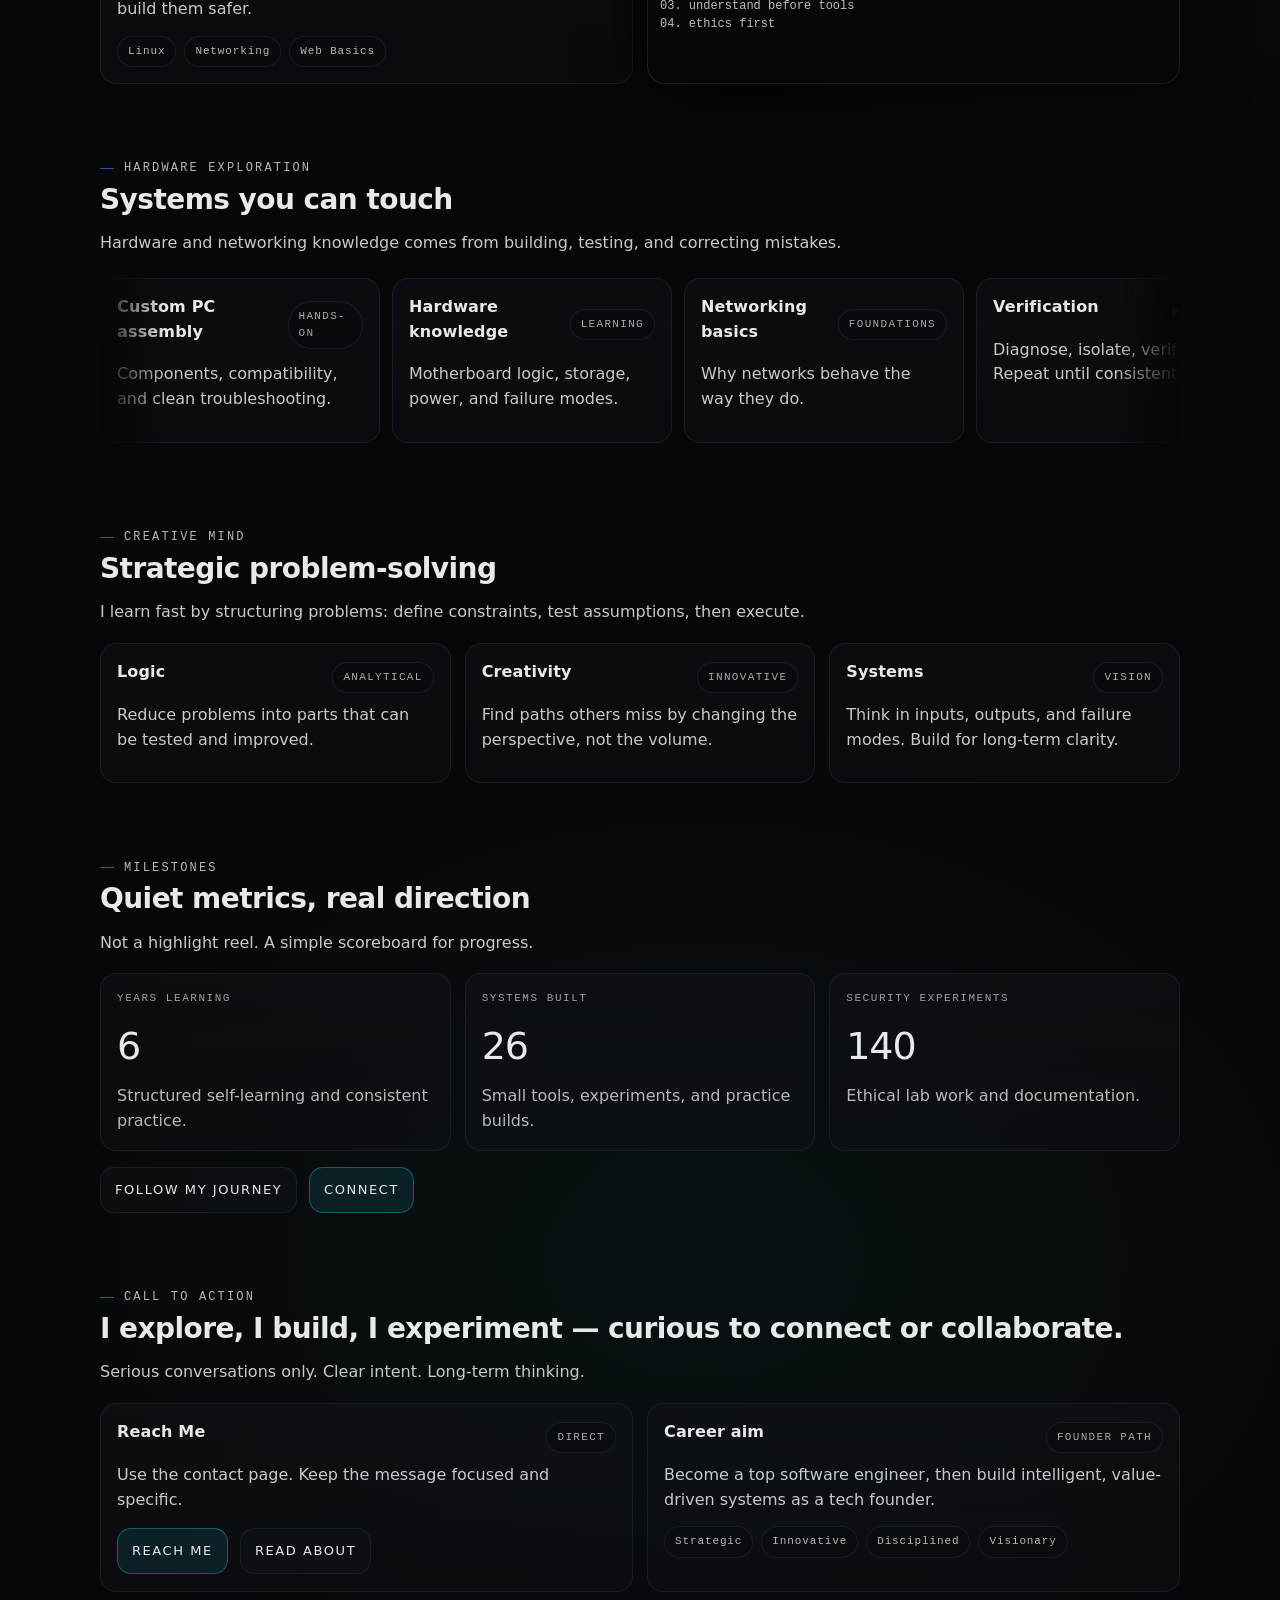
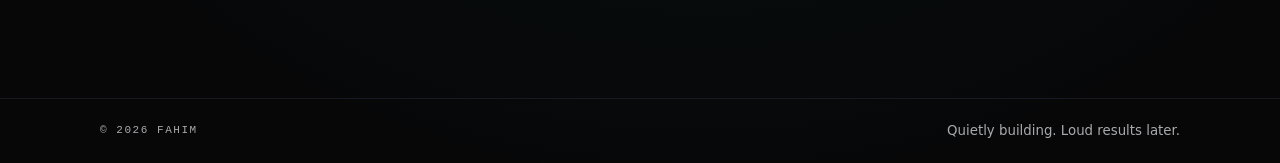
==== commit f09e9341: "update 18.1" ====
--- a/index.html
+++ b/index.html
@@ -67,7 +67,7 @@
               <div class="name-rule" aria-hidden="true"></div>
               <div class="name-bottom"><span class="name-word" data-split>Alahi Fahim</span></div>
             </div>
-            <span class="kicker">Student Developer · Inter 1st Year</span>
+            <span class="kicker">Student Developer · Inter 2nd Year</span>
             <h1>Building systems. Learning everything. Thinking ahead.</h1>
             <p class="lead">Exploring technology, hardware, and hacking ethically to create real impact.</p>
 
@@ -77,10 +77,10 @@
             </div>
 
             <div class="signature-facts" aria-label="Quick facts">
-              <div class="fact"><span>Age</span><strong>17</strong></div>
+              <div class="fact"><span>Age</span><strong>18</strong></div>
               <div class="fact"><span>Date of birth</span><strong>10 June 2008</strong></div>
               <div class="fact"><span>Birth place</span><strong>Faridpur Sadar Hospital, Dhaka, Bangladesh</strong></div>
-              <div class="fact"><span>Education</span><strong>Inter 1st Year</strong></div>
+              <div class="fact"><span>Education</span><strong>Inter 2nd Year</strong></div>
               <div class="fact"><span>Previously</span><strong>Faridpur High School</strong></div>
               <div class="fact"><span>Focus</span><strong>CS · Ethical Hacking · Hardware</strong></div>
             </div>
